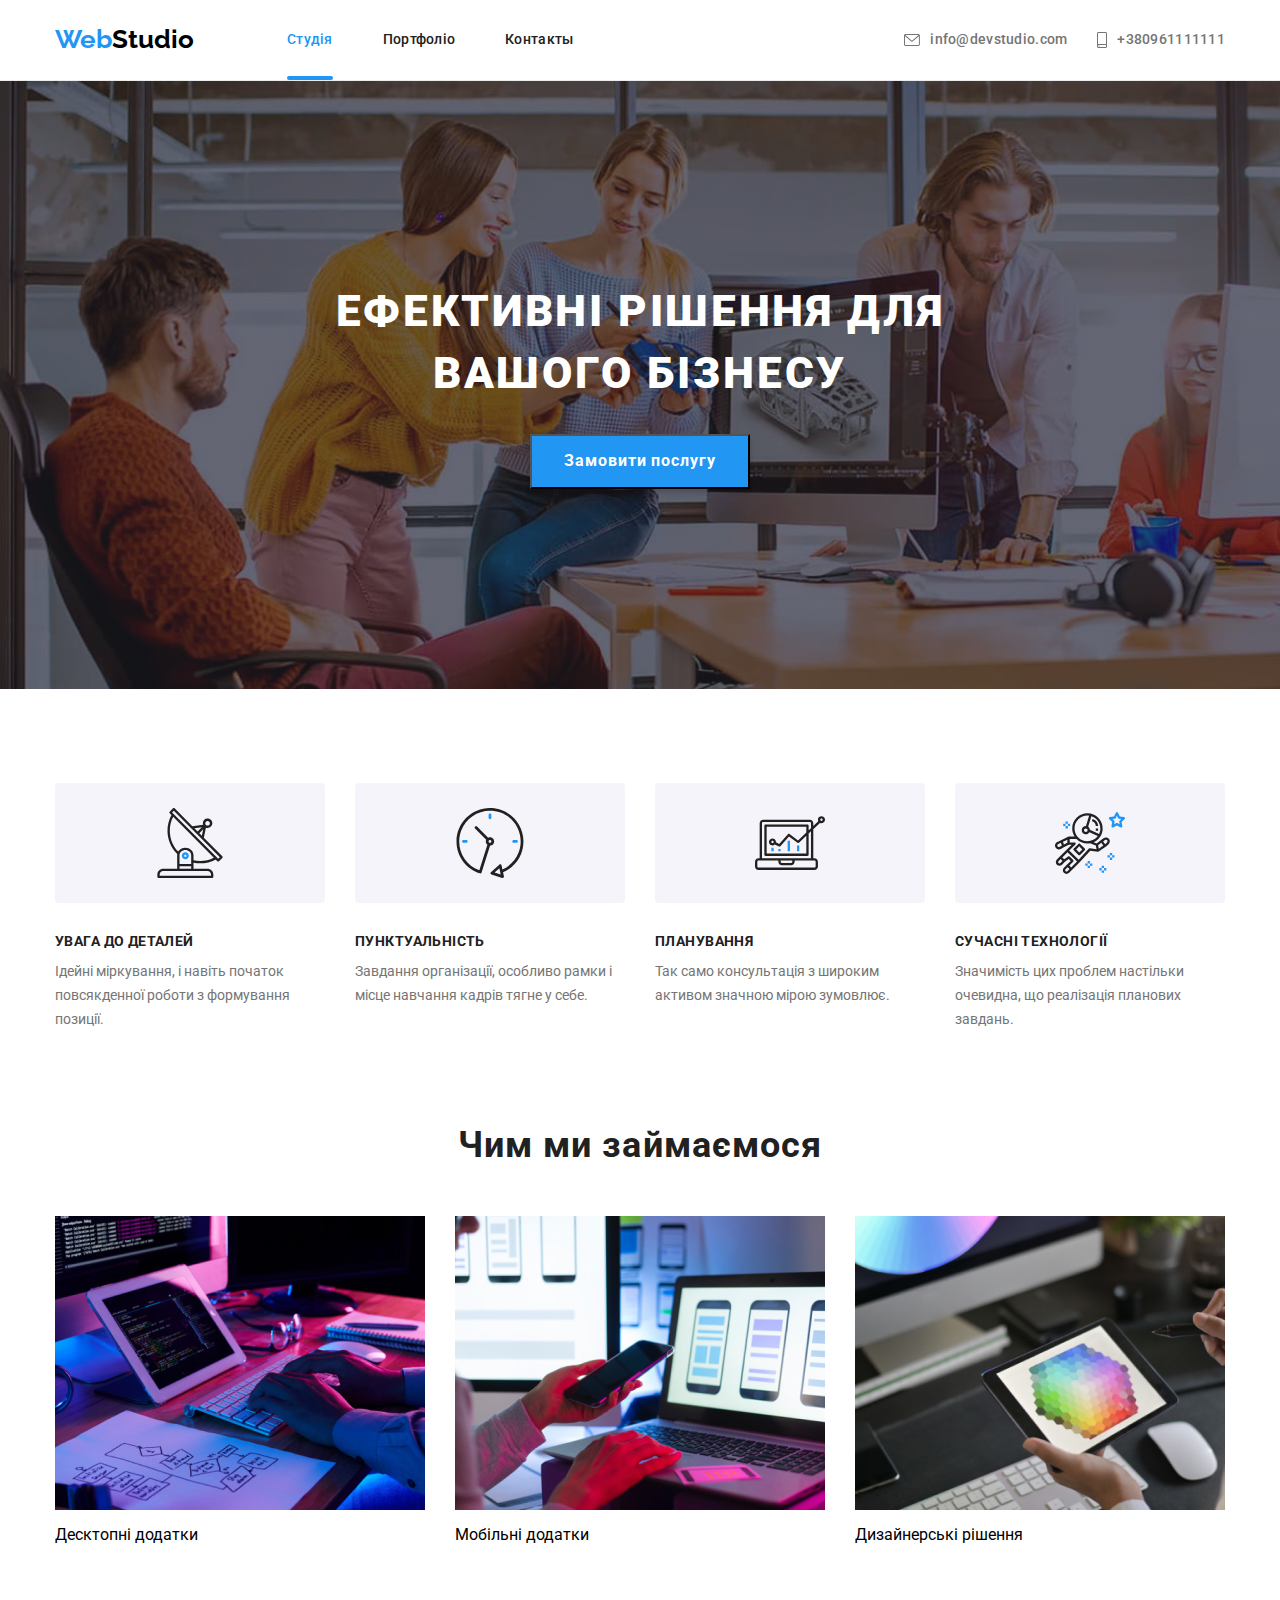
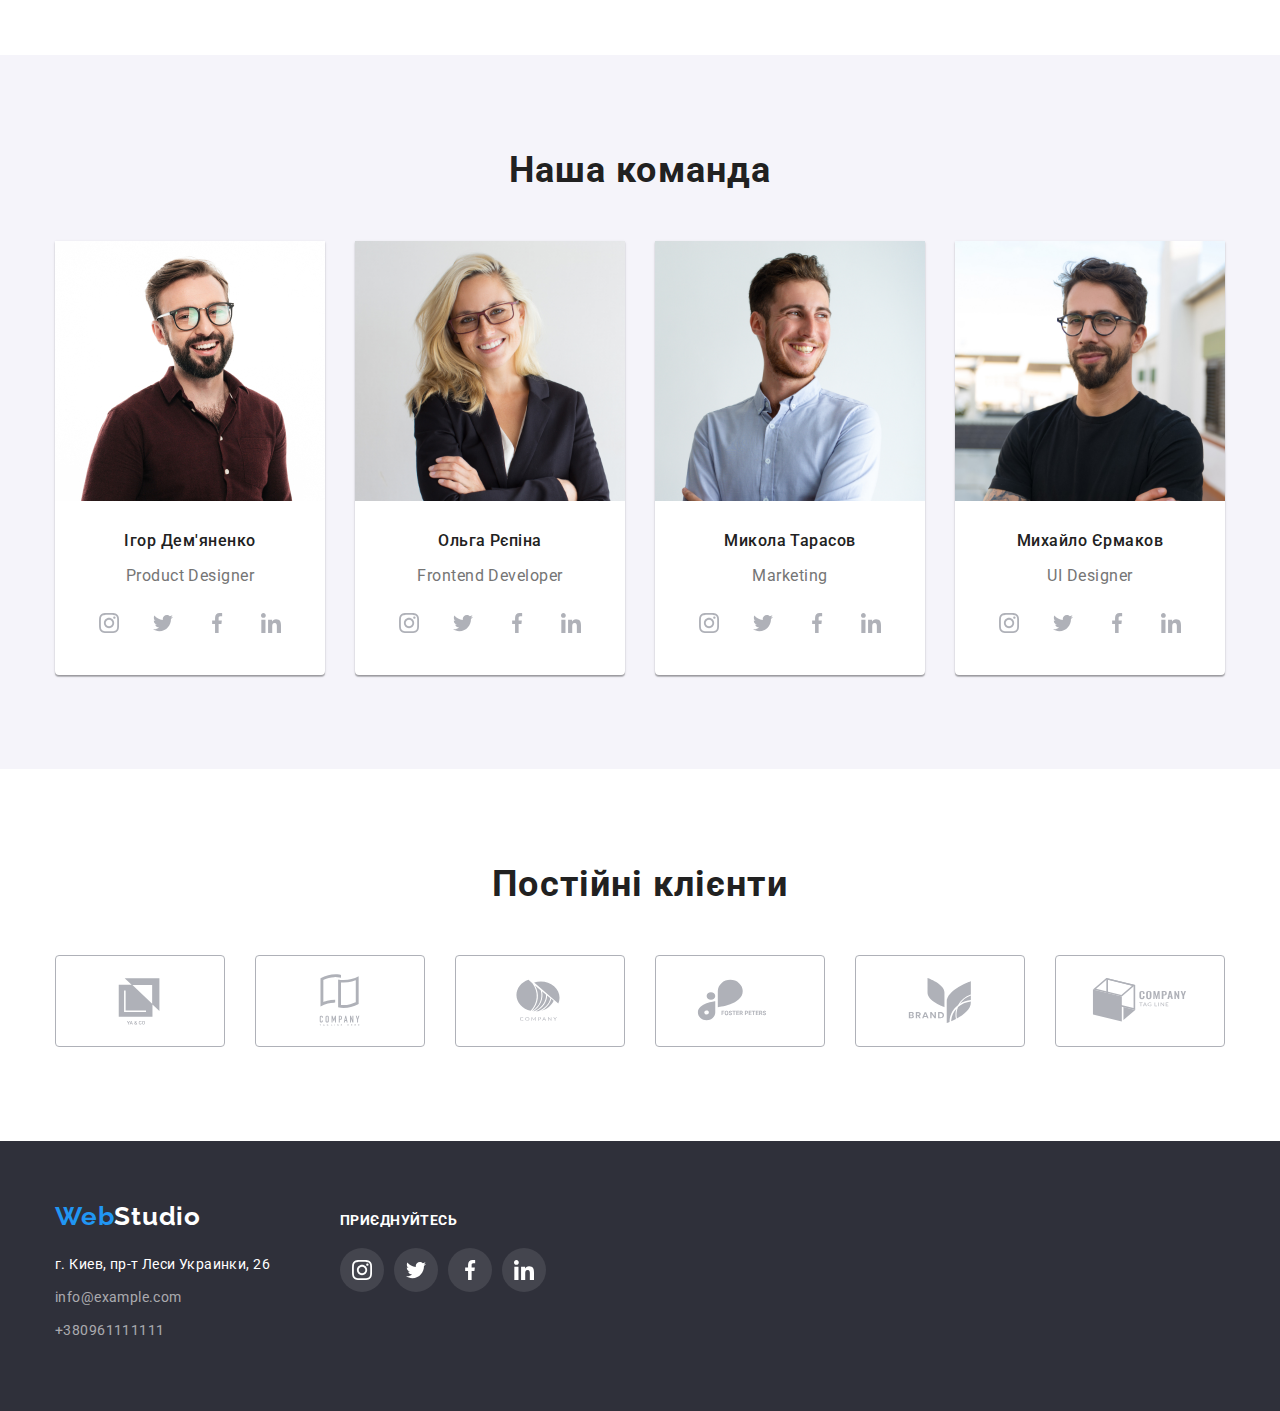
==== index.html @ cf5b6cdb "ready" ====
<!DOCTYPE html>
<html lang="ru">

<head>
    <meta charset="UTF-8" />
    <meta http-equiv="X-UA-Compatible" content="IE=edge" />
    <meta name="viewport" content="width=device-width, initial-scale=1.0" />
    <title>Document</title>
    <link rel="preconnect" href="https://fonts.googleapis.com" />
    <link rel="preconnect" href="https://fonts.gstatic.com" crossorigin />
    <link
        href="https://fonts.googleapis.com/css2?family=Raleway:wght@700&family=Roboto:wght@400;500;700;900&display=swap"
        rel="stylesheet" />
    <link rel="stylesheet"
        href="https://cdnjs.cloudflare.com/ajax/libs/modern-normalize/1.1.0/modern-normalize.min.css">
    <link rel="stylesheet" href="css/styles.css" />
</head>

<body>
    <!--header-->
    <header class="header">
        <div class="container header-container">
            <nav class="header-nav">
                <a href="./index.html" lang="en"><span class="logo-web">Web</span><span
                        class="logo-studio">Studio</span></a>
                <ul class="header-list list">
                    <li class="header-item">
                        <a href="./index.html" class="current link">Студія</a>
                    </li>
                    <li class="header-item">
                        <a href="./portfolio.html" class="link">Портфоліо</a>
                    </li>
                    <li class="header-item">
                        <a href="" class="link">Контакты</a>
                    </li>
                </ul>
            </nav>
            <ul class="contacts-list list">
                <li class="header-item">
                    <a href="mailto:info@devstudio.com" class="contakt-link link">
                        <svg class="contact-item-icon" width="16px" height="12px">
                            <use href="./images/icons.svg#icon-envelope"></use>
                        </svg>
                        info@devstudio.com</a>
                </li>
                <li class="header-item">
                    <a href="tel:+380961111111" class="contakt-link link">
                        <svg class="contact-item-icon" width="10px" height="16px">
                            <use href="./images/icons.svg#icon-smartphone"></use>
                        </svg>+380961111111</a>
                </li>
            </ul>
        </div>
    </header>

    <!--hero-->
    <main>
        <div class="backdrop is-hidden" data-modal>
            <div class="modal">
                <button type="button" class="modal-close-buton" data-modal-close>
                    <a href="" class="bt-modal-link link">
                        <svg class="svg-close-modal" width="18" height="18">
                            <use href="./images/icons.svg#icon-close-black">
                            </use>
                        </svg>
                    </a>
                </button>
            </div>
        </div>
        <section class="hero">
            <div class="conteiner">
                <h1 class="hero-title">Ефективні рішення для <br /> вашого бізнесу</h1>
                <button type="button" class="hero-btn btn">Замовити послугу</button>
            </div>
        </section>

        <!--benefits-->

        <section class="section-benefits section">
            <div class="container">
                <ul class="benefits-list list">
                    <li class="benefits-item">
                        <div class="benefits-frame">
                            <svg class="benefits-icon" width="70" height="70">
                                <use href="./images/icons.svg#icon-antenna">
                                </use>
                            </svg>
                        </div>
                        <h3 class="benefits-item-titel">УВАГА ДО ДЕТАЛЕЙ</h3>
                        <p class="benefits-item-text">
                            Ідейні міркування, і навіть початок повсякденної роботи з
                            формування позиції.
                        </p>
                    </li>
                    <li class="benefits-item">
                        <div class="benefits-frame">
                            <svg class="benefits-icon" width="70" height="70">
                                <use href="./images/icons.svg#icon-clock">
                                </use>
                            </svg>
                        </div>
                        <h3 class="benefits-item-titel">ПУНКТУАЛЬНІСТЬ</h3>
                        <p class="benefits-item-text">
                            Завдання організації, особливо рамки і місце навчання кадрів тягне
                            у себе.
                        </p>
                    </li>
                    <li class="benefits-item">
                        <div class="benefits-frame">
                            <svg class="benefits-icon" width="70" height="70">
                                <use href="./images/icons.svg#icon-diagram">
                                </use>
                            </svg>
                        </div>
                        <h3 class="benefits-item-titel">ПЛАНУВАННЯ</h3>
                        <p class="benefits-item-text">
                            Так само консультація з широким активом значною мірою зумовлює.
                        </p>
                    </li>
                    <li class="benefits-item">
                        <div class="benefits-frame">
                            <svg class="benefits-icon" width="70" height="70">
                                <use href="./images/icons.svg#icon-astronaut">
                                </use>
                            </svg>
                        </div>
                        <h3 class="benefits-item-titel">СУЧАСНІ ТЕХНОЛОГІЇ</h3>
                        <p class="benefits-item-text">
                            Значимість цих проблем настільки очевидна, що реалізація планових
                            завдань.
                        </p>
                    </li>
                </ul>
            </div>
        </section>

        <!--what we are doing-->

        <section class="what-we-do-section section">
            <div class="container">
                <h2 class="section-title">Чим ми займаємося</h2>
                <ul class="what-we-do-list list">
                    <li class="what-we-do-item">
                        <img src="./images/photo-1.jpg" alt="фото1" width="370" />
                        <p class="what-we-do-text">Десктопні додатки</p>
                    </li>
                    <li class="what-we-do-item">
                        <img src="./images/photo-2.jpg" alt="фото2" width="370" />
                        <p class="what-we-do-text">Мобільні додатки</p>
                    </li>
                    <li class="what-we-do-item">
                        <img src="./images/photo-3.jpg" alt="фото3" width="370" />
                        <p class="what-we-do-text">Дизайнерські рішення</p>
                    </li>
                </ul>
            </div>
        </section>

        <!--team-->
        <section class="team section">
            <div class="container">
                <h2 class="team-title">Наша команда</h2>
                <ul class="team-social list">
                    <li class="team-list">
                        <img src="./images/employee1.jpg" alt="сотрудник1" width="270" />
                        <div class="team-border">
                            <h3 class="team-name">Ігор Дем'яненко</h3>
                            <p lang="en" class="team-item">Product Designer</p>
                            <ul class="team-soc list">
                                <li class="team-soc-iteam">
                                    <a href="" class="team-soc-link link">
                                        <svg class="team-soc-icon" width="20" height="20">
                                            <use href="./images/icons.svg#icon-instagram">
                                            </use>
                                        </svg>
                                    </a>
                                </li>
                                <li class="team-soc-iteam">
                                    <a href="" class="team-soc-link link">
                                        <svg class="team-soc-icon" width="20" height="20">
                                            <use href="./images/icons.svg#icon-twitter">
                                            </use>
                                        </svg>
                                    </a>
                                </li>
                                <li class="team-soc-iteam">
                                    <a href="" class="team-soc-link link">
                                        <svg class="team-soc-icon" width="20" height="20">
                                            <use href="./images/icons.svg#icon-facebook">
                                            </use>
                                        </svg>
                                    </a>
                                </li>
                                <li class="team-soc-iteam">
                                    <a href="" class="team-soc-link link">
                                        <svg class="team-soc-icon" width="20" height="20">
                                            <use href="./images/icons.svg#icon-linkedin">
                                            </use>
                                        </svg>
                                    </a>
                                </li>
                            </ul>
                        </div>
                    </li>

                    <li class="team-list">
                        <img src="./images/employee2.jpg" alt="сотрудник2" width="270" />
                        <div class="team-border">
                            <h3 class="team-name">Ольга Рєпіна</h3>
                            <p lang="en" class="team-item">Frontend Developer</p>
                            <ul class="team-soc list">
                                <li class="team-soc-iteam">
                                    <a href="" class="team-soc-link link">
                                        <svg class="team-soc-icon" width="20" height="20">
                                            <use href="./images/icons.svg#icon-instagram">
                                            </use>
                                        </svg>
                                    </a>
                                </li>
                                <li class="team-soc-iteam">
                                    <a href="" class="team-soc-link link">
                                        <svg class="team-soc-icon" width="20" height="20">
                                            <use href="./images/icons.svg#icon-twitter">
                                            </use>
                                        </svg>
                                    </a>
                                </li>
                                <li class="team-soc-iteam">
                                    <a href="" class="team-soc-link link">
                                        <svg class="team-soc-icon" width="20" height="20">
                                            <use href="./images/icons.svg#icon-facebook">
                                            </use>
                                        </svg>
                                    </a>
                                </li>
                                <li class="team-soc-iteam">
                                    <a href="" class="team-soc-link link">
                                        <svg class="team-soc-icon" width="20" height="20">
                                            <use href="./images/icons.svg#icon-linkedin">
                                            </use>
                                        </svg>
                                    </a>
                                </li>
                            </ul>
                        </div>
                    </li>
                    <li class="team-list">
                        <img src="./images/employee3.jpg" alt="сотрудник3" width="270" />
                        <div class="team-border">
                            <h3 class="team-name">Микола Тарасов</h3>
                            <p lang="en" class="team-item">Marketing</p>
                            <ul class="team-soc list">
                                <li class="team-soc-iteam">
                                    <a href="" class="team-soc-link link">
                                        <svg class="team-soc-icon" width="20" height="20">
                                            <use href="./images/icons.svg#icon-instagram">
                                            </use>
                                        </svg>
                                    </a>
                                </li>
                                <li class="team-soc-iteam">
                                    <a href="" class="team-soc-link link">
                                        <svg class="team-soc-icon" width="20" height="20">
                                            <use href="./images/icons.svg#icon-twitter">
                                            </use>
                                        </svg>
                                    </a>
                                </li>
                                <li class="team-soc-iteam">
                                    <a href="" class="team-soc-link link">
                                        <svg class="team-soc-icon" width="20" height="20">
                                            <use href="./images/icons.svg#icon-facebook">
                                            </use>
                                        </svg>
                                    </a>
                                </li>
                                <li class="team-soc-iteam">
                                    <a href="" class="team-soc-link link">
                                        <svg class="team-soc-icon" width="20" height="20">
                                            <use href="./images/icons.svg#icon-linkedin">
                                            </use>
                                        </svg>
                                    </a>
                                </li>
                            </ul>
                        </div>
                    </li>
                    <li class="team-list">
                        <img src="./images/employee4.jpg" alt="сотрудник4" width="270" />
                        <div class="team-border">
                            <h3 class="team-name">Михайло Єрмаков</h3>
                            <p lang="en" class="team-item">UI Designer</p>
                            <ul class="team-soc list">
                                <li class="team-soc-iteam">
                                    <a href="" class="team-soc-link link">
                                        <svg class="team-soc-icon" width="20" height="20">
                                            <use href="./images/icons.svg#icon-instagram">
                                            </use>
                                        </svg>
                                    </a>
                                </li>
                                <li class="team-soc-iteam">
                                    <a href="" class="team-soc-link link">
                                        <svg class="team-soc-icon" width="20" height="20">
                                            <use href="./images/icons.svg#icon-twitter">
                                            </use>
                                        </svg>
                                    </a>
                                </li>
                                <li class="team-soc-iteam">
                                    <a href="" class="team-soc-link link">
                                        <svg class="team-soc-icon" width="20" height="20">
                                            <use href="./images/icons.svg#icon-facebook">
                                            </use>
                                        </svg>
                                    </a>
                                </li>
                                <li class="team-soc-iteam">
                                    <a href="" class="team-soc-link link">
                                        <svg class="team-soc-icon" width="20" height="20">
                                            <use href="./images/icons.svg#icon-linkedin">
                                            </use>
                                        </svg>
                                    </a>
                                </li>
                            </ul>
                        </div>
                    </li>
                </ul>
            </div>
        </section>

        <!--clients-->
        <section class="clients section">
            <div class="container">
                <h2 class="clients-title">Постійні клієнти</h2>
                <ul class="clients-list list">
                    <li class="clients-item">
                        <a href="" class="clients-link">
                            <svg class="client-icon" width="106" height="60">
                                <use href="./images/icons.svg#icon-Logo1">
                                </use>
                            </svg>
                        </a>
                    </li>
                    <li class="clients-item">
                        <a href="" class="clients-link">
                            <svg class="client-icon" width="106" height="60">
                                <use href="./images/icons.svg#icon-Logo2">
                                </use>
                            </svg>
                        </a>
                    </li>
                    <li class="clients-item">
                        <a href="" class="clients-link">
                            <svg class="client-icon" width="106" height="60">
                                <use href="./images/icons.svg#icon-Logo3">
                                </use>
                            </svg>
                        </a>
                    </li>
                    <li class="clients-item">
                        <a href="" class="clients-link">
                            <svg class="client-icon" width="106" height="60">
                                <use href="./images/icons.svg#icon-Logo4">
                                </use>
                            </svg>
                        </a>
                    </li>
                    <li class="clients-item">
                        <a href="" class="clients-link">
                            <svg class="client-icon" width="106" height="60">
                                <use href="./images/icons.svg#icon-Logo5">
                                </use>
                            </svg>
                        </a>
                    </li>
                    <li class="clients-item">
                        <a href="" class="clients-link">
                            <svg class="client-icon" width="106" height="60">
                                <use href="./images/icons.svg#icon-Logo6">
                                </use>
                            </svg>
                        </a>
                    </li>
                </ul>
            </div>
        </section>
    </main>

    <!--footer-->
    <footer class="footer">
        <div class="footer-container container">
            <div class="footer-contacts">
                <a href="./index.html" class="logo link" lang="en">Web<span class="footer-logo">Studio</span></a>
                <address class="footer-addres">
                    <ul class="footer-list list">
                        <li class="footer-item">
                            <a href="https://bit.ly/3pXMvUd" target="_blank" rel="noopener noreferrer"
                                class="footer-addres">г.
                                Киев, пр-т Леси Украинки, 26
                            </a>
                        </li>
                        <li class="footer-item">
                            <a href="mailto:info@devstudio.com" class="footer-email">info@example.com</a>
                        </li>
                        <li class="footer-item">
                            <a href="tel:+380961111111" class="footer-tel">+380961111111</a>
                        </li>
                        </ul>
                        </address>
                        </div>
                        <div class="footer-soc">
                            <p class="pre-footer-soc">приєднуйтесь</p>
                            <ul class="footer-soc-list list">
                                <li class="footer-soc-item">
                                    <a href="" class="footer-soc-link link">
                                        <svg class="footer-soc-icon" width="20" height="20">
                                            <use href="./images/icons.svg#icon-instagram">
                                            </use>
                                        </svg>
                                    </a>
                                </li>
                                <li class="footer-soc-iteam">
                                    <a href="" class="footer-soc-link link">
                                        <svg class="footer-soc-icon" width="20" height="20">
                                            <use href="./images/icons.svg#icon-twitter">
                                            </use>
                                        </svg>
                                    </a>
                                </li>
                                <li class="footer-soc-iteam">
                                    <a href="" class="footer-soc-link link">
                                        <svg class="footer-soc-icon" width="20" height="20">
                                            <use href="./images/icons.svg#icon-facebook">
                                            </use>
                                        </svg>
                                    </a>
                                </li>
                                <li class="footer-soc-iteam">
                                    <a href="" class="footer-soc-link link">
                                        <svg class="footer-soc-icon" width="20" height="20">
                                            <use href="./images/icons.svg#icon-linkedin">
                                            </use>
                                        </svg>
                                    </a>
                                </li>
                            </ul>
                        </div>
                        </div>
                        </footer>
                        <script src="./js/modal.js"></script>
                        </body>
                        
                        </html>
---- css/styles.css ----
:root {
  --primary-text-color: #212121;
  --title-text-color: #757575;
  --accent-text-color: #2196f3;
  --primary-white-color: #ffffff;
  --seconr-color: #f6eaea;
  --second-color: #101010;
  --bth-color: #2196f3;
  --main-color: #e5e5e5;
}

.container {
  margin-left: auto;
  margin-right: auto;
  padding-left: 15px;
  padding-right: 15px;
  width: 1200px;
}

body {
  font-family: "Roboto", sans-serif;
  background: var(--primary-white-color);
}

a {
  text-decoration: none;
}

img {
  display: block;
  max-width: 100%;
  height: auto;
}

.list {
  list-style-type: none;
  padding-left: 0px;
  margin-top: 0;
  margin-bottom: 0;
}

.header-nav .link.current,
.header-nav .link:active,
.header-nav .link:hover,
.header-nav .link:focus {
  color: var(--accent-text-color);
}

.contakt-link .contact-item-icon.current,
.contakt-link .contact-item-icon:active,
.contakt-link .contact-item-icon:hover,
.contakt-link .contact-item-icon:focus {
  color: var(--accent-text-color);
}


.section {
  padding-top: 94px;
  padding-bottom: 94px;
}

/* header*/

.header {
  border-bottom: 1px solid #ECECEC
}

.header-container {
  display: flex;
  align-items: center;
}


.header-nav {
  display: flex;
  align-items: center;
}

.logo-web {
  font-family: "Raleway";
  font-style: normal;
  font-weight: 700;
  font-size: 26px;
  line-height: 1.2;
  color: var(--accent-text-color);
}

.logo-studio {
  font-family: "Raleway";
  font-style: normal;
  font-weight: 700;
  font-size: 26px;
  line-height: 1.2;
  color: #000000;
}

.header-list {
  display: flex;
  margin-left: 93px;


}

.header-list .header-item:not(:first-child) {
  margin-right: 0px;
  margin-left: 50px;
}

.header-list .link {
  display: block;
  padding-top: 32px;
  padding-bottom: 32px;
  font-weight: 500;
  font-size: 14px;
  line-height: 1.1;
  letter-spacing: 0.02em;
  color: var(--primary-text-color);
  text-decoration: none;
}

.contacts-list {
  display: flex;
  column-gap: 30px;
  margin-left: auto;
}

.contacts-list .link {
  font-weight: 500;
  display: flex;
  align-items: center;
  padding-top: 32px;
  padding-bottom: 32px;
  font-size: 14px;
  line-height: 1.14;
  letter-spacing: 0.02em;
  color: var(--title-text-color);
}

.contact-item-icon {
  fill: currentColor;
  margin-right: 10px;
  background-position: center;
  background-size: contain;
}

.contakt-link:hover,
.contakt-link:focus {
  color: #2196F3;
}

.current{
  color: var(--accent-text-color);
  position: relative;
}

.current::after{
  position: absolute;
  left: 0;
  bottom: 0;
  content: "";
  display: block;
  width: 100%;
  height: 4px;
  border-radius: 2px;
  background: var(--accent-text-color)

}

/*------- hero------------------*/

.hero {
  background-color: var(--second-color);
  max-width: 1600px;
  padding-top: 200px;
  padding-bottom: 200px;
  margin-left: auto;
  margin-right: auto;
  background-image: linear-gradient(rgba(47, 48, 58, 0.4), rgba(47, 48, 58, 0.4)), url(../images/Imgbg-fon.jpg);
  background-repeat: no-repeat;
  text-align: center;
  background-size: cover;
}

.hero-title {
  font-weight: 900;
  font-size: 44px;
  line-height: 1.4;
  letter-spacing: 0.06em;
  text-transform: uppercase;
  text-align: center;
  margin-top: 0;
  margin-bottom: 30px;
  color: var(--primary-white-color);
}

.hero .container {
  padding-top: 200px;
  padding-bottom: 200px;
}

/*---------button-----------*/

.hero-btn {
  font-family: inherit;
  font-weight: 700;
  font-size: 16px;
  line-height: 1.9;
  letter-spacing: 0.06em;
  text-align: center;
  padding: 10px 32px;
  margin-left: auto;
  margin-right: auto;
  min-width: 216px;
  color: var(--primary-white-color);
  background-color: var(--bth-color);
  box-shadow: 0px 4px 4px rgba(0, 0, 0, 0.15);
}

.hero-btn:hover,
.hero-btn:focus {
  background-color: var(--accent-text-color);
}

/*-----button-portfolio-----*/
.btn-list {
  justify-content: center;
  display: flex;
  height: 38px;
  margin-top: 0;
  margin-bottom: 50px;
  padding-left: 0;
}

.button-portfolio {
  font-family: inherit;
  font-weight: 500;
  font-size: 16px;
  line-height: calc(26/16);
  letter-spacing: 0.03em;
  padding: 6px 22px;
  margin-left: 0;
  border-radius: 4px;
  cursor: pointer;
  border: none;
  color: var(--primary-text-color);
  background-color: #F5F4FA;
}

.btn-item:not(:last-child) {
  margin-right: 8px;
}

.button-portfolio:active,
.button-portfolio:hover,
.button-portfolio:focus {
  color: var(--primary-white-color);
  background-color: var(--bth-color);
  box-shadow: 0px 3px 1px rgba(0, 0, 0, 0.1), 0px 1px 2px rgba(0, 0, 0, 0.08), 0px 2px 2px rgba(0, 0, 0, 0.12);

}

.gallery-item:hover,
.gallery-item:focus {
  box-shadow: 0px 1px 1px rgba(0, 0, 0, 0.12),
    0px 4px 4px rgba(0, 0, 0, 0.06),
    1px 4px 6px rgba(0, 0, 0, 0.16);
}

.gallery-title {
  font-weight: 700;
  font-size: 18px;
  line-height: 2;
  letter-spacing: 0.06em;
  color: var(--primary-text-color);
  margin-top: 0px;
  margin-bottom: 4px;

}

.gallery-text {
  font-weight: 400;
  font-size: 16px;
  line-height: 1.87;
  letter-spacing: 0.03em;
  color: var(--title-text-color);
  margin-top: 0px;
  margin-bottom: 0px;
}

.gallery-item {
  flex-basis: calc((100%-60px))/3;
  background: var(--primary-white-color);
  gap: 30px;
}

.gallery-list {
  display: flex;
  flex-wrap: wrap;
  gap: 30px;
}

.gallery-item-text {
  padding: 20px 24px;
  border-right: 1px solid #eeeeee;
  border-bottom: 1px solid #eeeeee;
  border-left: 1px solid #eeeeee;
}

/*-----benefits-- */

.benefits {
  background-color: #F5F5F5;
}

.benefits-list {
  display: flex;
}


.benefits-item:not(:last-child) {
  margin-right: 30px;
}

.benefits-frame {
  display: flex;
  justify-content: center;
  align-items: center;
  width: 270px;
  height: 120px;
  margin-bottom: 30px;
  background: #F5F4FA;
  border-radius: 4px;
}

.benefits-icon {
  display: flex;
}

.benefits-item-titel {
  font-weight: 700;
  font-size: 14px;
  line-height: calc(16/14);
  letter-spacing: 0.03em;
  text-transform: uppercase;
  margin-top: 0;
  margin-bottom: 10px;
  color: var(--primary-text-color);
}

.benefits-item-text {
  font-family: 'Roboto';
  font-weight: 400;
  font-size: 14px;
  line-height: calc(24/14);
  margin-top: 0;
  margin-bottom: 0;
  color: var(--title-text-color);
}


/*---What we do--*/

.what-we-do-section {
  padding-top: 0;
}

.section-title {
  font-style: normal;
  font-weight: 700;
  font-size: 36px;
  line-height: 1.16;
  letter-spacing: 0.03em;
  text-align: center;
  margin-top: 0;
  margin-bottom: 50px;
  color: var(--primary-text-color);
}

.what-we-do-list {
  display: flex;
  align-items: center;

}

.what-we-do-item:not(:last-child) {
  margin-right: 30px;
}

/*---------Team----------*/

.team {
  background: #f5f4fa;
}

.team-title {
  font-weight: 700;
  font-size: 36px;
  line-height: calc(42/36);
  letter-spacing: 0.03em;
  text-align: center;
  margin-top: 0;
  margin-bottom: 50px;
  color: var(--primary-text-color);
}

.team-list {
  background: #FFFFFF;
  box-shadow: 0px 1px 3px rgba(0, 0, 0, 0.12), 0px 1px 1px rgba(0, 0, 0, 0.14), 0px 2px 1px rgba(0, 0, 0, 0.2);
  border-radius: 0px 0px 4px 4px;
}

.team-name {
  font-weight: 500;
  font-size: 16px;
  line-height: calc(19/16);
  text-align: center;
  letter-spacing: 0.03em;
  color: var(--primary-text-color);
  margin-top: 0;
}

.team-border {
  padding-top: 30px;
  padding-bottom: 30px;
}

.team-item {
  font-weight: 400;
  font-size: 16px;
  line-height: calc(19/16);
  text-align: center;
  letter-spacing: 0.03em;
  margin-top: 0;
  margin-bottom: 16px;
  color: var(--title-text-color);
}

.team-social {
  display: flex;
  column-gap: 30px;
  justify-content: center;
  margin: 0;

}

.team-soc {
  display: flex;
  justify-content: center;
  gap: 10px;
}


.team-soc-link {
  width: 44px;
  height: 44px;
  border-radius: 50%;
  background-color: var(--primary-white-color);
  display: flex;
  align-items: center;
  justify-content: center;
}

.team-soc-icon {
  fill: #AFB1B8;
}

.team-soc-link:hover,
.team-soc-link:focus {
  background-color: var(--bth-color);

}

.team-soc-link:hover .team-soc-icon,
.team-soc-link:focus .team-soc-icon {
  fill: var(--primary-white-color);
}

/*---------clients----------*/
.clients-title {
  font-weight: 700;
  font-size: 36px;
  line-height: calc(42/36);
  letter-spacing: 0.03em;
  text-align: center;
  margin-top: 0;
  margin-bottom: 50px;
  color: var(--primary-text-color);
}


.clients-link {
  width: 170px;
  height: 92px;
  color: #AFB1B8;
  border: 1px solid #AFB1B8;
  border-radius: 4px;
  display: flex;
  justify-content: center;
  align-items: center;
  box-sizing: border-box;

}

.clients-list {
  display: flex;
  align-items: center;
}

.clients-item:not(:last-child) {
  margin-right: 30px;
}

.client-icon {
  fill: #AFB1B8;
}

.clients-link:hover,
.clients-link:focus {
  border: 1px solid #2196F3;

}

.clients-link:hover .client-icon,
.clients-link:focus .client-icon {
  fill: var(--bth-color)
}

/*---------FOOTER----------*/

.footer {
  background: #2F303A;
  padding: 60px 0;
}

.footer-container {
  display: flex;
  align-items: baseline;
}

.footer-item {
  margin-bottom: 9px;
}

.footer .logo {
  display: inline-block;
  margin-bottom: 20px;
}

.logo {
  font-family: 'Raleway';
  font-style: normal;
  font-weight: 700;
  font-size: 26px;
  line-height: calc(31/26);
  letter-spacing: 0.03em;
  color: var(--accent-text-color)
}

.footer-logo {
  color: var(--primary-white-color);
}

.footer-addres {
  font-family: 'Roboto';
  font-style: normal;
  font-weight: 400;
  font-size: 14px;
  line-height: calc(24/14);
  letter-spacing: 0.03em;
  padding: 0;
  color: var(--primary-white-color);
}

.footer-email,
.footer-tel {
  font-family: 'Roboto';
  font-style: normal;
  display: block;
  font-size: 14px;
  line-height: calc(24/14);
  letter-spacing: 0.03em;
  color: rgba(255, 255, 255, 0.6);
}

.footer-soc {
  flex-direction: column;
  align-items: baseline;
  margin-left: 70px;
}

.pre-footer-soc {
  display: flex;
  align-items: center;
  margin-top: 0;
  margin-bottom: 20px;
  font-weight: 700;
  font-size: 14px;
  line-height: calc(16/14);
  letter-spacing: 0.03em;
  text-transform: uppercase;
  color: var(--primary-white-color);
}

.footer-soc-list {
  display: flex;
  gap: 10px;
}

.footer-soc-link {
  width: 44px;
  height: 44px;
  border-radius: 50%;
  background-color: rgba(255, 255, 255, 0.1);
  display: flex;
  align-items: center;
  justify-content: center;
}

.footer-soc-icon {
  fill: var(--primary-white-color);
}

.footer-soc-link:hover,
.footer-soc-link:focus {
  background-color: var(--bth-color);
}

.footer-soc-link:hover .footer-soc-icon,
.footer-soc-link:focus .footer-soc-icon {
  fill: var(--primary-white-color);
}
.backdrop {
  position: absolute;
  top: 0;
  height: 100%;
  width: 100%;
  background: rgba(0, 0, 0, 0.2);
  transition: opacity 250ms cubic-bezier(0.4, 0, 0.2, 1), visibility cubic-bezier(0.4, 0, 0.2, 1);
}

.backdrop.is-hidden .modal {
  transform: translate(-50%, 0) scale(0);
}
.modal {
  background-color: #FFFFFF;
  position: absolute;
  border-radius: 4px;
  width: 528px;
  height: 581px;
  box-shadow: 0px 1px 3px rgba(0, 0, 0, 0.12), 0px 1px 1px rgba(0, 0, 0, 0.14), 0px 2px 1px rgba(0, 0, 0, 0.2);
  top: 50%;
  left: 50%;
  transform: translate(-50%, -50%) scale(1);
  transition: transform 250ms cubic-bezier(0.4, 0, 0.2, 1);
}

.modal-close-buton {
  position: absolute;
  top: 8px;
  right: 8px;
  width: 30px;
  height: 30px;
  border-radius: 50%;
  background: transparent;
  border: 1px solid rgba(0, 0, 0, 0.1);
  display: flex;
  align-items: center;
  justify-content: center;
}

.is-hidden{
  opacity: 0;
  visibility: hidden;
  pointer-events: none;
}
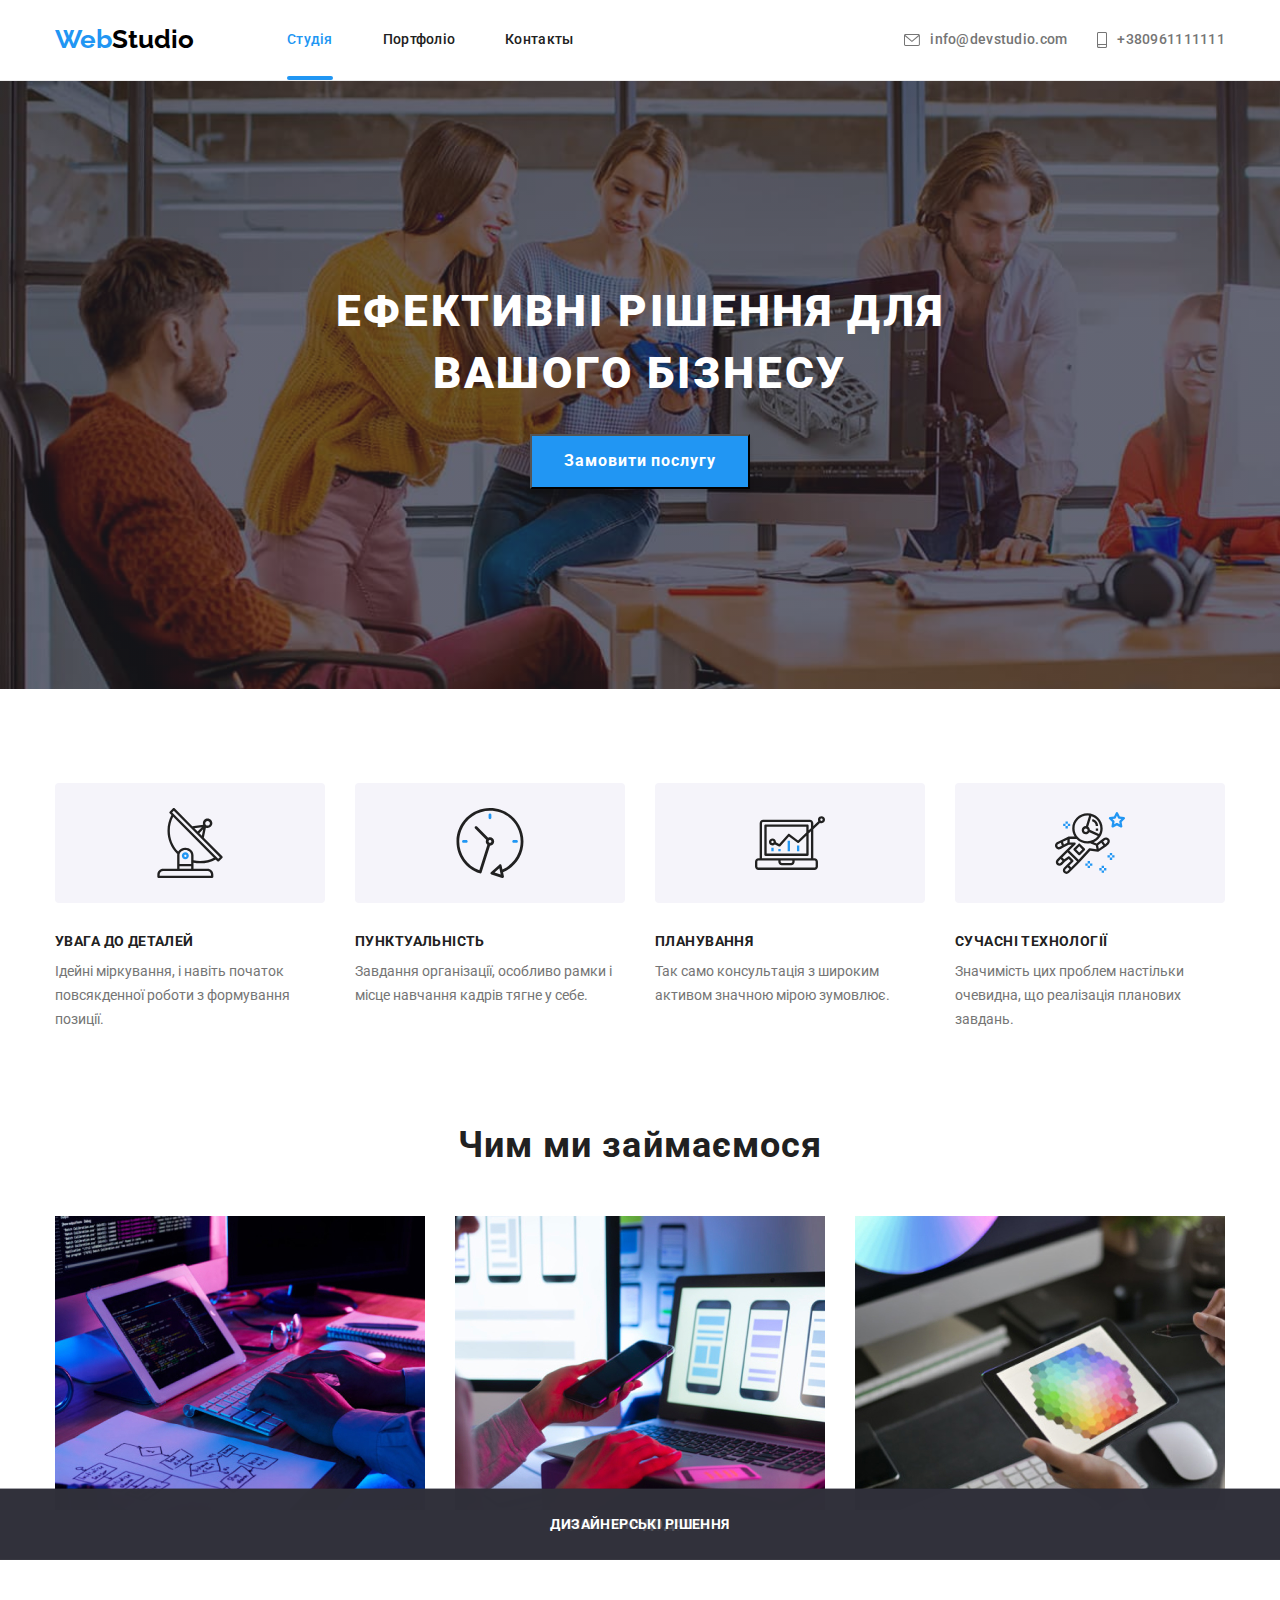
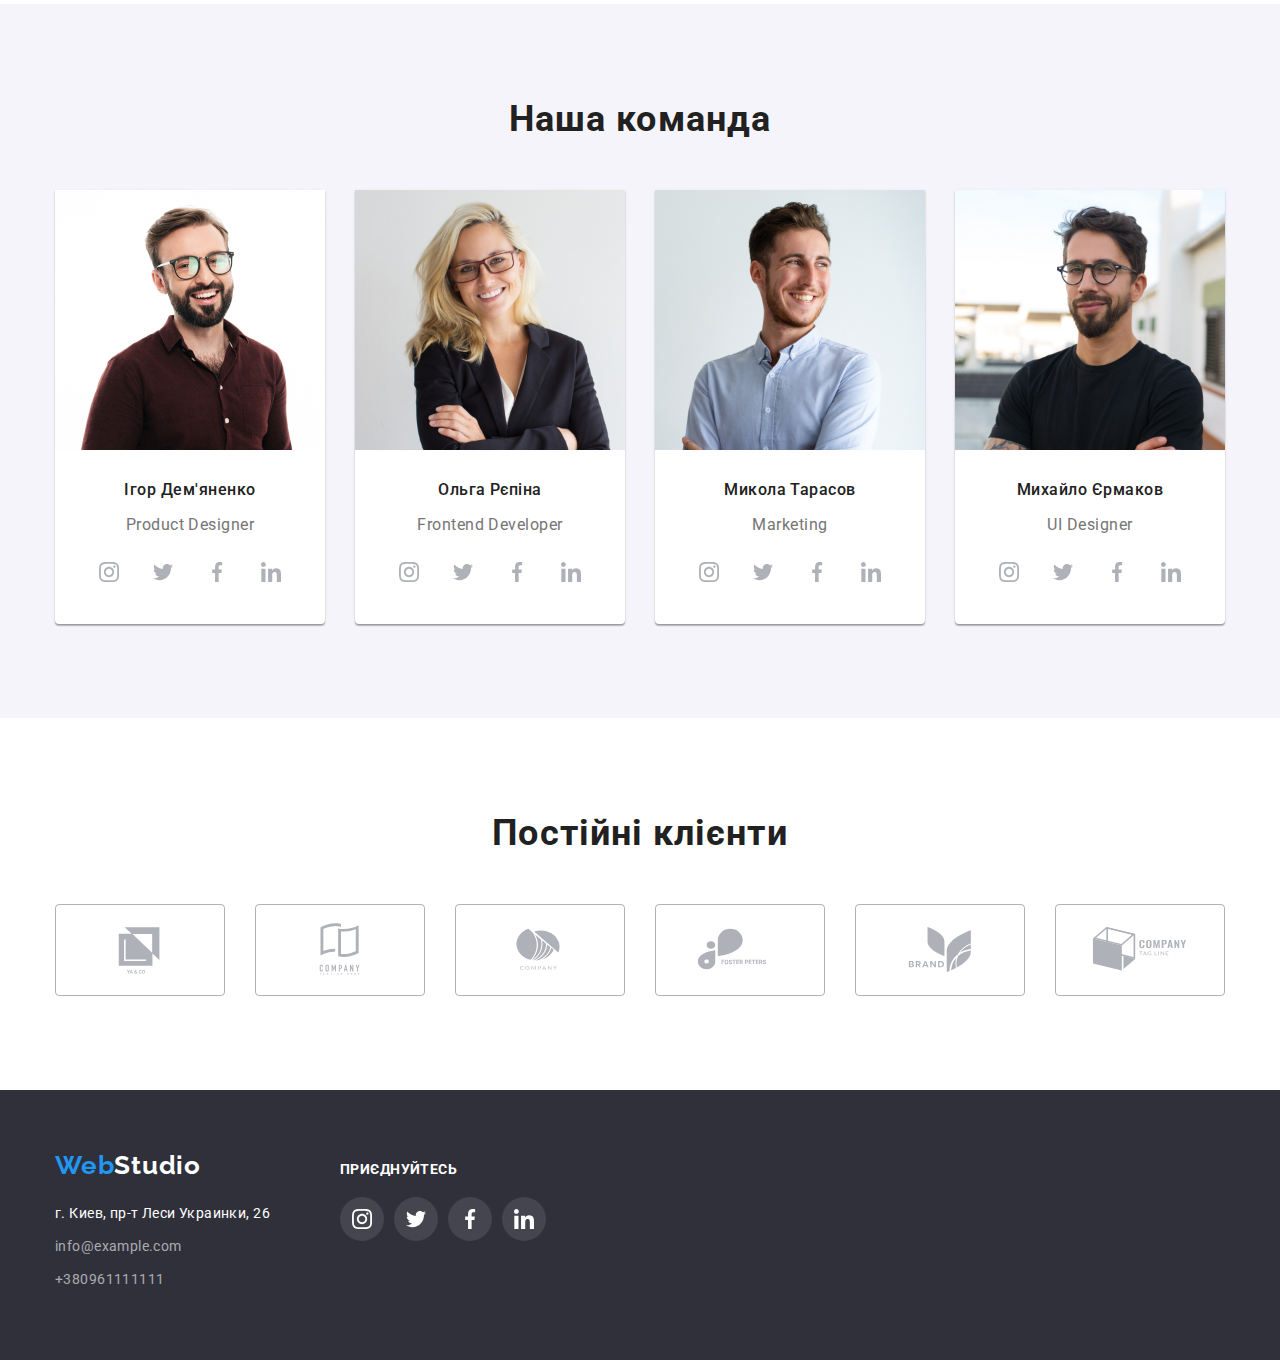
==== commit 3754e99b: "ready" ====
--- a/index.html
+++ b/index.html
@@ -13,6 +13,7 @@
         rel="stylesheet" />
     <link rel="stylesheet"
         href="https://cdnjs.cloudflare.com/ajax/libs/modern-normalize/1.1.0/modern-normalize.min.css">
+        <link rel="stylesheet" href="https://cdnjs.cloudflare.com/ajax/libs/animate.css/4.1.1/animate.min.css" />
     <link rel="stylesheet" href="css/styles.css" />
 </head>
 
@@ -55,22 +56,10 @@
 
     <!--hero-->
     <main>
-        <div class="backdrop is-hidden" data-modal>
-            <div class="modal">
-                <button type="button" class="modal-close-buton" data-modal-close>
-                    <a href="" class="bt-modal-link link">
-                        <svg class="svg-close-modal" width="18" height="18">
-                            <use href="./images/icons.svg#icon-close-black">
-                            </use>
-                        </svg>
-                    </a>
-                </button>
-            </div>
-        </div>
         <section class="hero">
             <div class="conteiner">
                 <h1 class="hero-title">Ефективні рішення для <br /> вашого бізнесу</h1>
-                <button type="button" class="hero-btn btn">Замовити послугу</button>
+                <button type="button" class="hero-btn btn" data-modal-open>Замовити послугу</button>
             </div>
         </section>
 
@@ -449,6 +438,17 @@
                         </div>
                         </div>
                         </footer>
+                        <!--modal-->
+                        <div class="backdrop is-hidden" data-modal>
+                            <div class="modal">
+                                <button type="button" class="modal-close-bth" data-modal-close>
+                                    <svg class="close-modal-icon" width="18" height="18">
+                                        <use href="./images/icons.svg#icon-close-black">
+                                        </use>
+                                    </svg>
+                                </button>
+                            </div>
+                        </div>
                         <script src="./js/modal.js"></script>
                         </body>
                         
--- a/css/styles.css
+++ b/css/styles.css
@@ -51,6 +51,19 @@
 .contakt-link .contact-item-icon:hover,
 .contakt-link .contact-item-icon:focus {
   color: var(--accent-text-color);
+}
+
+.visually-hidden {
+  position: absolute;
+  white-space: nowrap;
+  width: 1px;
+  height: 1px;
+  overflow: hidden;
+  border: 0;
+  padding: 0;
+  clip: rect(0 0 0 0);
+  clip-path: inset(50%);
+  margin: -1px;
 }
 
 
@@ -259,13 +272,6 @@
 
 }
 
-.gallery-item:hover,
-.gallery-item:focus {
-  box-shadow: 0px 1px 1px rgba(0, 0, 0, 0.12),
-    0px 4px 4px rgba(0, 0, 0, 0.06),
-    1px 4px 6px rgba(0, 0, 0, 0.16);
-}
-
 .gallery-title {
   font-weight: 700;
   font-size: 18px;
@@ -292,6 +298,12 @@
   background: var(--primary-white-color);
   gap: 30px;
 }
+.gallery-item:hover,
+.gallery-item:focus {
+  box-shadow: 0px 1px 1px rgba(0, 0, 0, 0.12),
+    0px 4px 4px rgba(0, 0, 0, 0.06),
+    1px 4px 6px rgba(0, 0, 0, 0.16);
+}
 
 .gallery-list {
   display: flex;
@@ -300,11 +312,45 @@
 }
 
 .gallery-item-text {
-  padding: 20px 24px;
-  border-right: 1px solid #eeeeee;
-  border-bottom: 1px solid #eeeeee;
-  border-left: 1px solid #eeeeee;
-}
+  padding: 20px 24px 20px 24px;
+  border: 1px solid #eeeeee;
+  border-top: none;
+}
+
+.gallery-item:hover .gallery-wrap{
+  transform: translateY(100%);
+}
+
+.gallery-wrap {
+  position: relative;
+  overflow: hidden;
+}
+
+.text-card {
+  position: absolute;
+  padding: 63px 24px;
+  font-weight: 400;
+  font-size: 18px;
+  line-height: calc(28/18);
+  letter-spacing: 0.03em;
+  top: 0;
+  left: 0;
+  color: var(--primary-white-color);
+  background-color: rgba(33, 150, 243, 0.9);
+  height: 100%;
+  transform: translateY(100%);
+  transition: transform 250ms;
+  overflow: auto;
+}
+
+
+
+
+
+
+
+
+
 
 /*-----benefits-- */
 
@@ -385,6 +431,27 @@
 .what-we-do-item:not(:last-child) {
   margin-right: 30px;
 }
+
+.what-we-do-text{
+position: absolute;
+font-weight: 700;
+font-size: 14px;
+line-height: calc(16.41/14);
+text-align: center;
+width: 100%;
+letter-spacing: 0.03em;
+text-transform: uppercase;
+left: 50%;
+transform: translate(-50%, -50%);
+color: var(--primary-white-color);
+background-color:rgba(47, 48, 58, 0.8);;
+padding-top: 27px;
+padding-bottom: 27px;
+}
+
+
+
+
 
 /*---------Team----------*/
 
@@ -630,7 +697,7 @@
   fill: var(--primary-white-color);
 }
 .backdrop {
-  position: absolute;
+  position: fixed;
   top: 0;
   height: 100%;
   width: 100%;
@@ -642,33 +709,36 @@
   transform: translate(-50%, 0) scale(0);
 }
 .modal {
-  background-color: #FFFFFF;
   position: absolute;
+  width: 528px;
+    height: 581px;
+    top: 50%;
+      left: 50%;
+      transform: translate(-50%, -50%) scale(1);
+  background-color: var(--primary-white-color);
+ 
+  box-shadow: 0px 1px 3px rgba(0, 0, 0, 0.12), 0px 1px 1px rgba(0, 0, 0, 0.14), 0px 2px 1px rgba(0, 0, 0, 0.2);
   border-radius: 4px;
-  width: 528px;
-  height: 581px;
-  box-shadow: 0px 1px 3px rgba(0, 0, 0, 0.12), 0px 1px 1px rgba(0, 0, 0, 0.14), 0px 2px 1px rgba(0, 0, 0, 0.2);
-  top: 50%;
-  left: 50%;
-  transform: translate(-50%, -50%) scale(1);
   transition: transform 250ms cubic-bezier(0.4, 0, 0.2, 1);
 }
 
-.modal-close-buton {
+.modal-close-bth {
   position: absolute;
   top: 8px;
   right: 8px;
   width: 30px;
   height: 30px;
+  display: flex;
+  align-items: center;
+  justify-content: center;
+  border: 1px solid rgba(0, 0, 0, 0.1);
+  color:#000000 ;
   border-radius: 50%;
-  background: transparent;
-  border: 1px solid rgba(0, 0, 0, 0.1);
-  display: flex;
-  align-items: center;
-  justify-content: center;
-}
-
-.is-hidden{
+  background-color: var(--primary-white-color);
+}
+
+
+.is-hidden {
   opacity: 0;
   visibility: hidden;
   pointer-events: none;
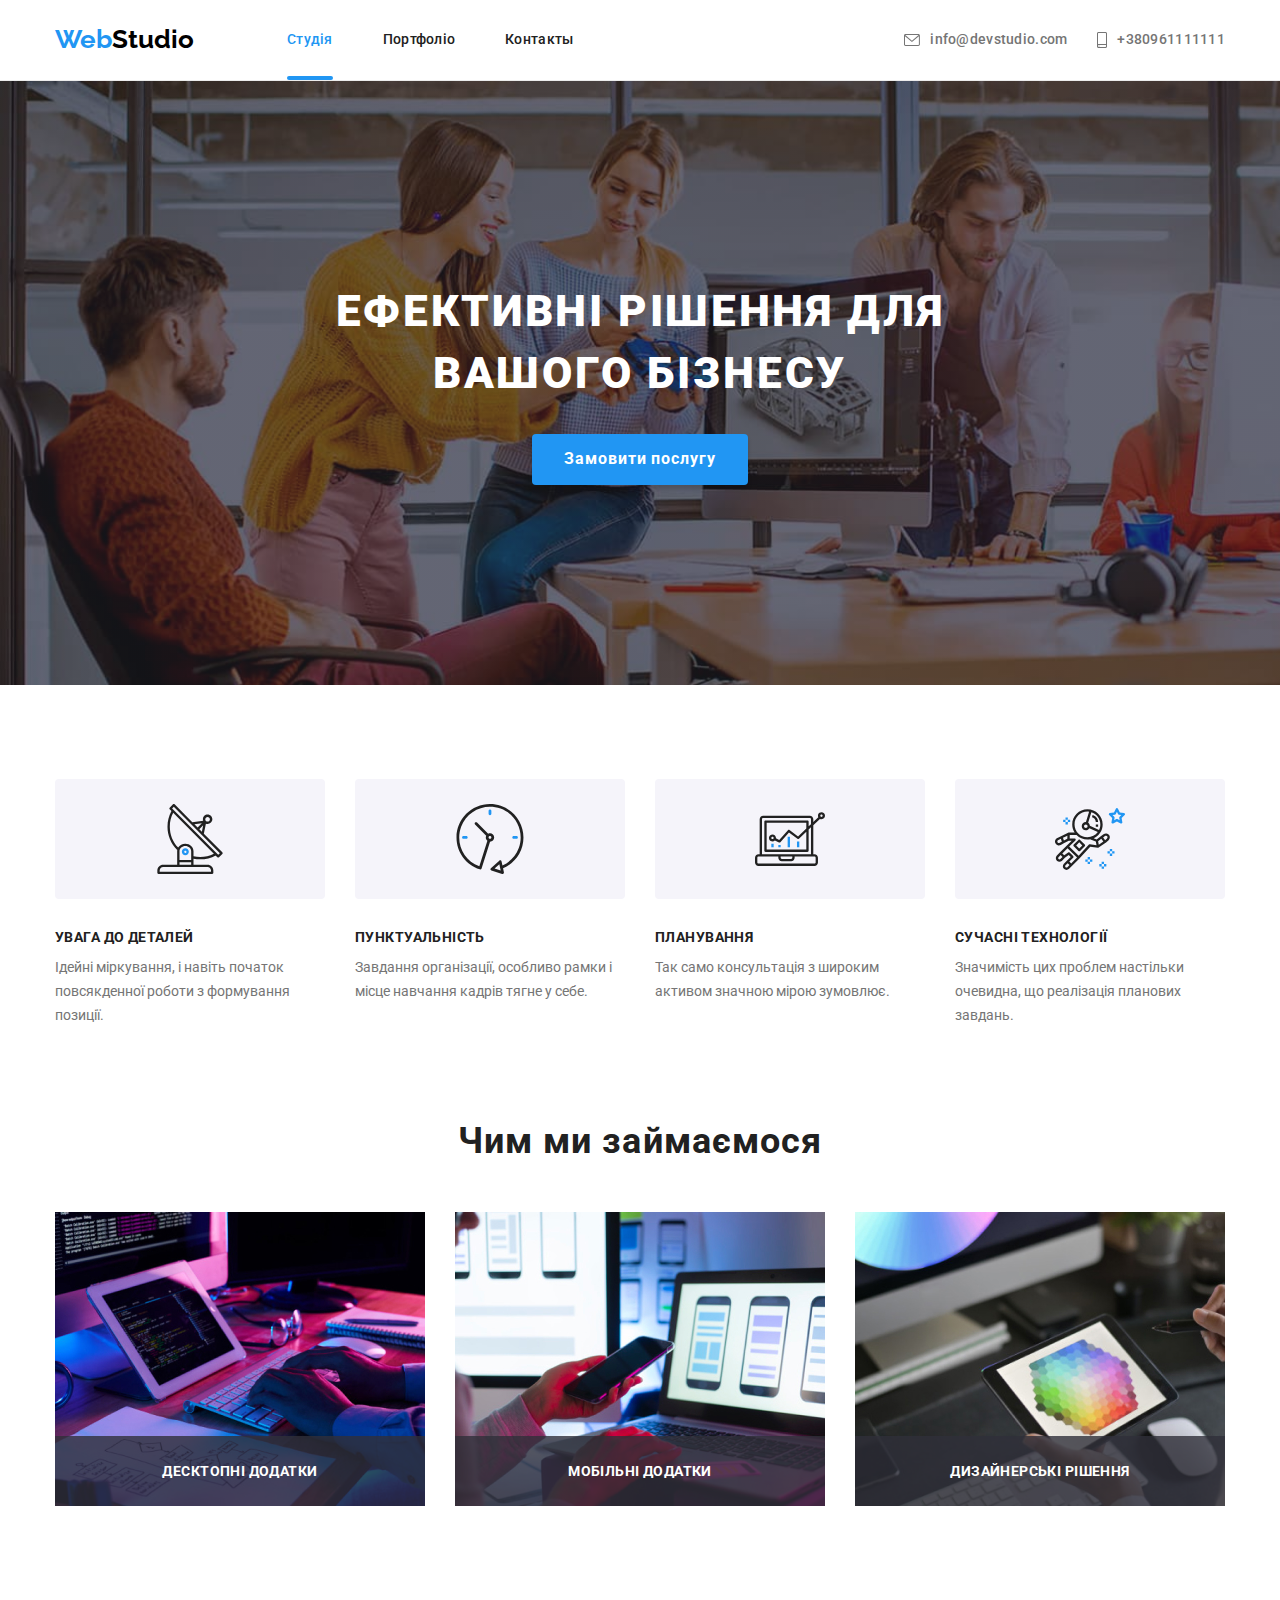
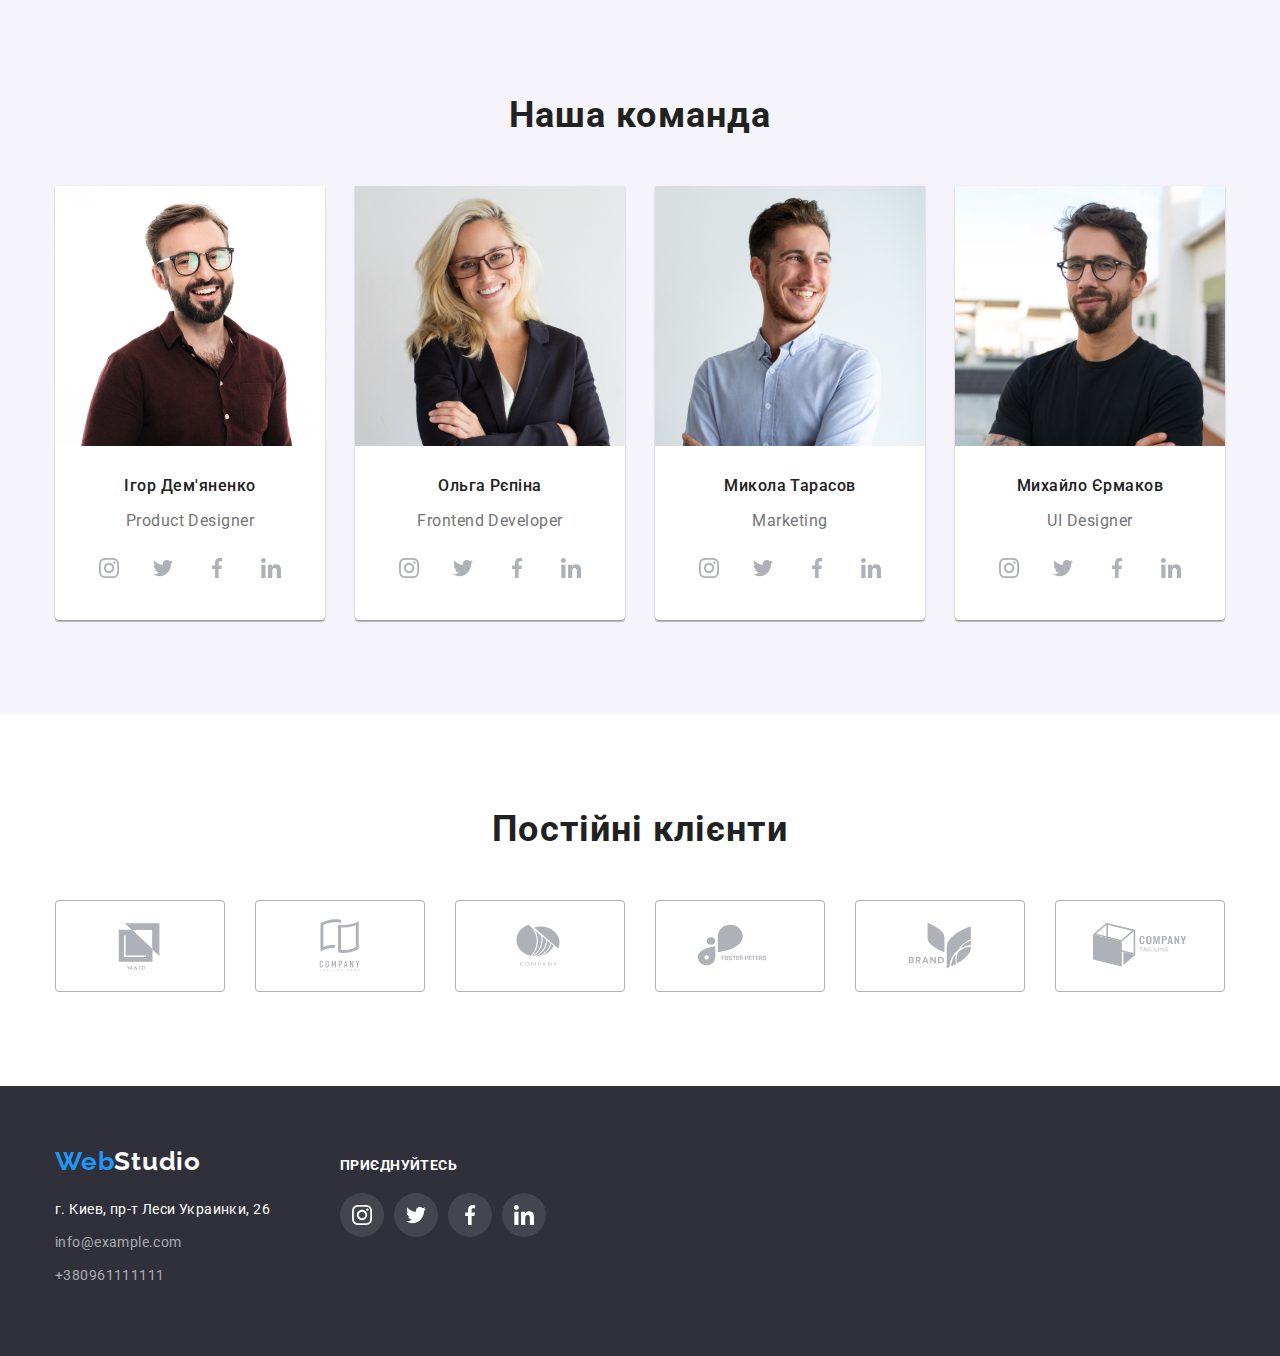
==== commit 5ff43c65: "ready" ====
--- a/index.html
+++ b/index.html
@@ -13,7 +13,7 @@
         rel="stylesheet" />
     <link rel="stylesheet"
         href="https://cdnjs.cloudflare.com/ajax/libs/modern-normalize/1.1.0/modern-normalize.min.css">
-        <link rel="stylesheet" href="https://cdnjs.cloudflare.com/ajax/libs/animate.css/4.1.1/animate.min.css" />
+    <link rel="stylesheet" href="https://cdnjs.cloudflare.com/ajax/libs/animate.css/4.1.1/animate.min.css" />
     <link rel="stylesheet" href="css/styles.css" />
 </head>
 
@@ -75,7 +75,7 @@
                                 </use>
                             </svg>
                         </div>
-                        <h3 class="benefits-item-titel">УВАГА ДО ДЕТАЛЕЙ</h3>
+                        <h3 class="benefits-item-titel">Увага до деталей</h3>
                         <p class="benefits-item-text">
                             Ідейні міркування, і навіть початок повсякденної роботи з
                             формування позиції.
@@ -88,7 +88,7 @@
                                 </use>
                             </svg>
                         </div>
-                        <h3 class="benefits-item-titel">ПУНКТУАЛЬНІСТЬ</h3>
+                        <h3 class="benefits-item-titel">Пунктуальність</h3>
                         <p class="benefits-item-text">
                             Завдання організації, особливо рамки і місце навчання кадрів тягне
                             у себе.
@@ -101,7 +101,7 @@
                                 </use>
                             </svg>
                         </div>
-                        <h3 class="benefits-item-titel">ПЛАНУВАННЯ</h3>
+                        <h3 class="benefits-item-titel">Планування</h3>
                         <p class="benefits-item-text">
                             Так само консультація з широким активом значною мірою зумовлює.
                         </p>
@@ -113,7 +113,7 @@
                                 </use>
                             </svg>
                         </div>
-                        <h3 class="benefits-item-titel">СУЧАСНІ ТЕХНОЛОГІЇ</h3>
+                        <h3 class="benefits-item-titel">Сучасні технології</h3>
                         <p class="benefits-item-text">
                             Значимість цих проблем настільки очевидна, що реалізація планових
                             завдань.
@@ -131,15 +131,21 @@
                 <ul class="what-we-do-list list">
                     <li class="what-we-do-item">
                         <img src="./images/photo-1.jpg" alt="фото1" width="370" />
-                        <p class="what-we-do-text">Десктопні додатки</p>
+                        <div class="what-we-do-text">
+                            <p class="what-we-do-txt">Десктопні додатки</p>
+                        </div>
                     </li>
                     <li class="what-we-do-item">
                         <img src="./images/photo-2.jpg" alt="фото2" width="370" />
-                        <p class="what-we-do-text">Мобільні додатки</p>
+                        <div class="what-we-do-text">
+                            <p class="what-we-do-txt">Мобільні додатки</p>
+                        </div>
                     </li>
                     <li class="what-we-do-item">
                         <img src="./images/photo-3.jpg" alt="фото3" width="370" />
-                        <p class="what-we-do-text">Дизайнерські рішення</p>
+                        <div class="what-we-do-text">
+                            <p class="what-we-do-txt">Дизайнерські рішення</p>
+                        </div>
                     </li>
                 </ul>
             </div>
@@ -396,60 +402,59 @@
                         <li class="footer-item">
                             <a href="tel:+380961111111" class="footer-tel">+380961111111</a>
                         </li>
-                        </ul>
-                        </address>
-                        </div>
-                        <div class="footer-soc">
-                            <p class="pre-footer-soc">приєднуйтесь</p>
-                            <ul class="footer-soc-list list">
-                                <li class="footer-soc-item">
-                                    <a href="" class="footer-soc-link link">
-                                        <svg class="footer-soc-icon" width="20" height="20">
-                                            <use href="./images/icons.svg#icon-instagram">
-                                            </use>
-                                        </svg>
-                                    </a>
-                                </li>
-                                <li class="footer-soc-iteam">
-                                    <a href="" class="footer-soc-link link">
-                                        <svg class="footer-soc-icon" width="20" height="20">
-                                            <use href="./images/icons.svg#icon-twitter">
-                                            </use>
-                                        </svg>
-                                    </a>
-                                </li>
-                                <li class="footer-soc-iteam">
-                                    <a href="" class="footer-soc-link link">
-                                        <svg class="footer-soc-icon" width="20" height="20">
-                                            <use href="./images/icons.svg#icon-facebook">
-                                            </use>
-                                        </svg>
-                                    </a>
-                                </li>
-                                <li class="footer-soc-iteam">
-                                    <a href="" class="footer-soc-link link">
-                                        <svg class="footer-soc-icon" width="20" height="20">
-                                            <use href="./images/icons.svg#icon-linkedin">
-                                            </use>
-                                        </svg>
-                                    </a>
-                                </li>
-                            </ul>
-                        </div>
-                        </div>
-                        </footer>
-                        <!--modal-->
-                        <div class="backdrop is-hidden" data-modal>
-                            <div class="modal">
-                                <button type="button" class="modal-close-bth" data-modal-close>
-                                    <svg class="close-modal-icon" width="18" height="18">
-                                        <use href="./images/icons.svg#icon-close-black">
-                                        </use>
-                                    </svg>
-                                </button>
-                            </div>
-                        </div>
-                        <script src="./js/modal.js"></script>
-                        </body>
-                        
-                        </html>+                    </ul>
+                </address>
+            </div>
+            <div class="footer-soc">
+                <p class="pre-footer-soc">приєднуйтесь</p>
+                <ul class="footer-soc-list list">
+                    <li class="footer-soc-item">
+                        <a href="" class="footer-soc-link link">
+                            <svg class="footer-soc-icon" width="20" height="20">
+                                <use href="./images/icons.svg#icon-instagram">
+                                </use>
+                            </svg>
+                        </a>
+                    </li>
+                    <li class="footer-soc-iteam">
+                        <a href="" class="footer-soc-link link">
+                            <svg class="footer-soc-icon" width="20" height="20">
+                                <use href="./images/icons.svg#icon-twitter">
+                                </use>
+                            </svg>
+                        </a>
+                    </li>
+                    <li class="footer-soc-iteam">
+                        <a href="" class="footer-soc-link link">
+                            <svg class="footer-soc-icon" width="20" height="20">
+                                <use href="./images/icons.svg#icon-facebook">
+                                </use>
+                            </svg>
+                        </a>
+                    </li>
+                    <li class="footer-soc-iteam">
+                        <a href="" class="footer-soc-link link">
+                            <svg class="footer-soc-icon" width="20" height="20">
+                                <use href="./images/icons.svg#icon-linkedin">
+                                </use>
+                            </svg>
+                        </a>
+                    </li>
+                </ul>
+            </div>
+        </div>
+    </footer>
+    <!--modal-->
+    <div class="backdrop is-hidden" data-modal>
+        <div class="modal">
+            <button type="button" class="modal-close-bth" data-modal-close>
+                <svg class="close-modal-icon" width="11" height="11">
+                    <use href="./images/icons.svg#icon-close-icon">
+                    </use>
+                </svg>
+            </button>
+        </div>
+    </div>
+    <script src="./js/modal.js"></script>
+</body>
+</html>--- a/css/styles.css
+++ b/css/styles.css
@@ -200,7 +200,6 @@
   line-height: 1.4;
   letter-spacing: 0.06em;
   text-transform: uppercase;
-  text-align: center;
   margin-top: 0;
   margin-bottom: 30px;
   color: var(--primary-white-color);
@@ -219,19 +218,21 @@
   font-size: 16px;
   line-height: 1.9;
   letter-spacing: 0.06em;
-  text-align: center;
   padding: 10px 32px;
-  margin-left: auto;
-  margin-right: auto;
-  min-width: 216px;
   color: var(--primary-white-color);
   background-color: var(--bth-color);
+  cursor: pointer;
+  border: none;
+  border-radius: 4px;
   box-shadow: 0px 4px 4px rgba(0, 0, 0, 0.15);
+  transition-property: background-color;
+  transition-duration: 250ms;
+  transition-timing-function: cubic-bezier(0.4, 0, 0.2, 1);
 }
 
 .hero-btn:hover,
 .hero-btn:focus {
-  background-color: var(--accent-text-color);
+  background-color: #188CE8;
 }
 
 /*-----button-portfolio-----*/
@@ -257,6 +258,9 @@
   border: none;
   color: var(--primary-text-color);
   background-color: #F5F4FA;
+  transition-property: background-color;
+  transition-duration: 250ms;
+  transition-timing-function: cubic-bezier(0.4, 0, 0.2, 1);
 }
 
 .btn-item:not(:last-child) {
@@ -297,6 +301,9 @@
   flex-basis: calc((100%-60px))/3;
   background: var(--primary-white-color);
   gap: 30px;
+  transition-property: transform;
+    transition-duration: 250ms;
+    transition-timing-function: cubic-bezier(0.4, 0, 0.2, 1);
 }
 .gallery-item:hover,
 .gallery-item:focus {
@@ -317,8 +324,8 @@
   border-top: none;
 }
 
-.gallery-item:hover .gallery-wrap{
-  transform: translateY(100%);
+.gallery-item:hover .text-card{
+  transform: translateY(-100%);
 }
 
 .gallery-wrap {
@@ -328,29 +335,24 @@
 
 .text-card {
   position: absolute;
-  padding: 63px 24px;
-  font-weight: 400;
+  padding: 0px 24px;
+  background-color: rgba(33, 150, 243, 0.9);
+  display: flex;
+  width: 100%;
+  height: 100%;
+  align-items: center;
+  transition-property: transform;
+  transition-duration: 250ms;
+  transition-timing-function: cubic-bezier(0.4, 0, 0.2, 1);
+}
+
+.text-card-txt {
   font-size: 18px;
   line-height: calc(28/18);
   letter-spacing: 0.03em;
-  top: 0;
-  left: 0;
+  margin: 0;
   color: var(--primary-white-color);
-  background-color: rgba(33, 150, 243, 0.9);
-  height: 100%;
-  transform: translateY(100%);
-  transition: transform 250ms;
-  overflow: auto;
-}
-
-
-
-
-
-
-
-
-
+}
 
 /*-----benefits-- */
 
@@ -404,7 +406,7 @@
 }
 
 
-/*---What we do--*/
+/*---What-we-do--*/
 
 .what-we-do-section {
   padding-top: 0;
@@ -432,26 +434,30 @@
   margin-right: 30px;
 }
 
-.what-we-do-text{
-position: absolute;
-font-weight: 700;
-font-size: 14px;
-line-height: calc(16.41/14);
-text-align: center;
-width: 100%;
-letter-spacing: 0.03em;
-text-transform: uppercase;
-left: 50%;
-transform: translate(-50%, -50%);
-color: var(--primary-white-color);
-background-color:rgba(47, 48, 58, 0.8);;
-padding-top: 27px;
-padding-bottom: 27px;
-}
-
-
-
-
+.what-we-do-item{
+  position: relative;
+}
+
+.what-we-do-text {
+  position: absolute;
+  display: flex;
+  justify-content: center;
+  align-items: center;
+  width: 100%;
+  height: 70px;
+  bottom: 0px;
+  background-color: rgba(47, 48, 58, 0.8);
+}
+
+.what-we-do-txt {
+  font-weight: 700;
+  font-size: 14px;
+  line-height: calc(16.41/14);
+  letter-spacing: 0.03em;
+  text-transform: uppercase;
+  color: var(--primary-white-color);
+  margin: 0;
+}
 
 /*---------Team----------*/
 
@@ -516,7 +522,6 @@
   gap: 10px;
 }
 
-
 .team-soc-link {
   width: 44px;
   height: 44px;
@@ -525,6 +530,9 @@
   display: flex;
   align-items: center;
   justify-content: center;
+  transition-property: background-color;
+    transition-duration: 250ms;
+    transition-timing-function: cubic-bezier(0.4, 0, 0.2, 1);
 }
 
 .team-soc-icon {
@@ -553,7 +561,6 @@
   margin-bottom: 50px;
   color: var(--primary-text-color);
 }
-
 
 .clients-link {
   width: 170px;
@@ -565,6 +572,9 @@
   justify-content: center;
   align-items: center;
   box-sizing: border-box;
+  transition-property: border;
+    transition-duration: 250ms;
+    transition-timing-function: cubic-bezier(0.4, 0, 0.2, 1);
 
 }
 
@@ -584,7 +594,6 @@
 .clients-link:hover,
 .clients-link:focus {
   border: 1px solid #2196F3;
-
 }
 
 .clients-link:hover .client-icon,
@@ -681,6 +690,9 @@
   display: flex;
   align-items: center;
   justify-content: center;
+  transition-property: background-color;
+    transition-duration: 250ms;
+    transition-timing-function: cubic-bezier(0.4, 0, 0.2, 1);
 }
 
 .footer-soc-icon {
@@ -696,6 +708,7 @@
 .footer-soc-link:focus .footer-soc-icon {
   fill: var(--primary-white-color);
 }
+
 .backdrop {
   position: fixed;
   top: 0;
@@ -708,16 +721,16 @@
 .backdrop.is-hidden .modal {
   transform: translate(-50%, 0) scale(0);
 }
+
 .modal {
   position: absolute;
   width: 528px;
-    height: 581px;
-    top: 50%;
-      left: 50%;
-      transform: translate(-50%, -50%) scale(1);
+  height: 581px;
+  top: 50%;
+  left: 50%;
+  transform: translate(-50%, -50%) scale(1);
   background-color: var(--primary-white-color);
- 
-  box-shadow: 0px 1px 3px rgba(0, 0, 0, 0.12), 0px 1px 1px rgba(0, 0, 0, 0.14), 0px 2px 1px rgba(0, 0, 0, 0.2);
+ box-shadow: 0px 1px 3px rgba(0, 0, 0, 0.12), 0px 1px 1px rgba(0, 0, 0, 0.14), 0px 2px 1px rgba(0, 0, 0, 0.2);
   border-radius: 4px;
   transition: transform 250ms cubic-bezier(0.4, 0, 0.2, 1);
 }
@@ -732,9 +745,9 @@
   align-items: center;
   justify-content: center;
   border: 1px solid rgba(0, 0, 0, 0.1);
-  color:#000000 ;
   border-radius: 50%;
   background-color: var(--primary-white-color);
+  padding: 0;
 }
 
 
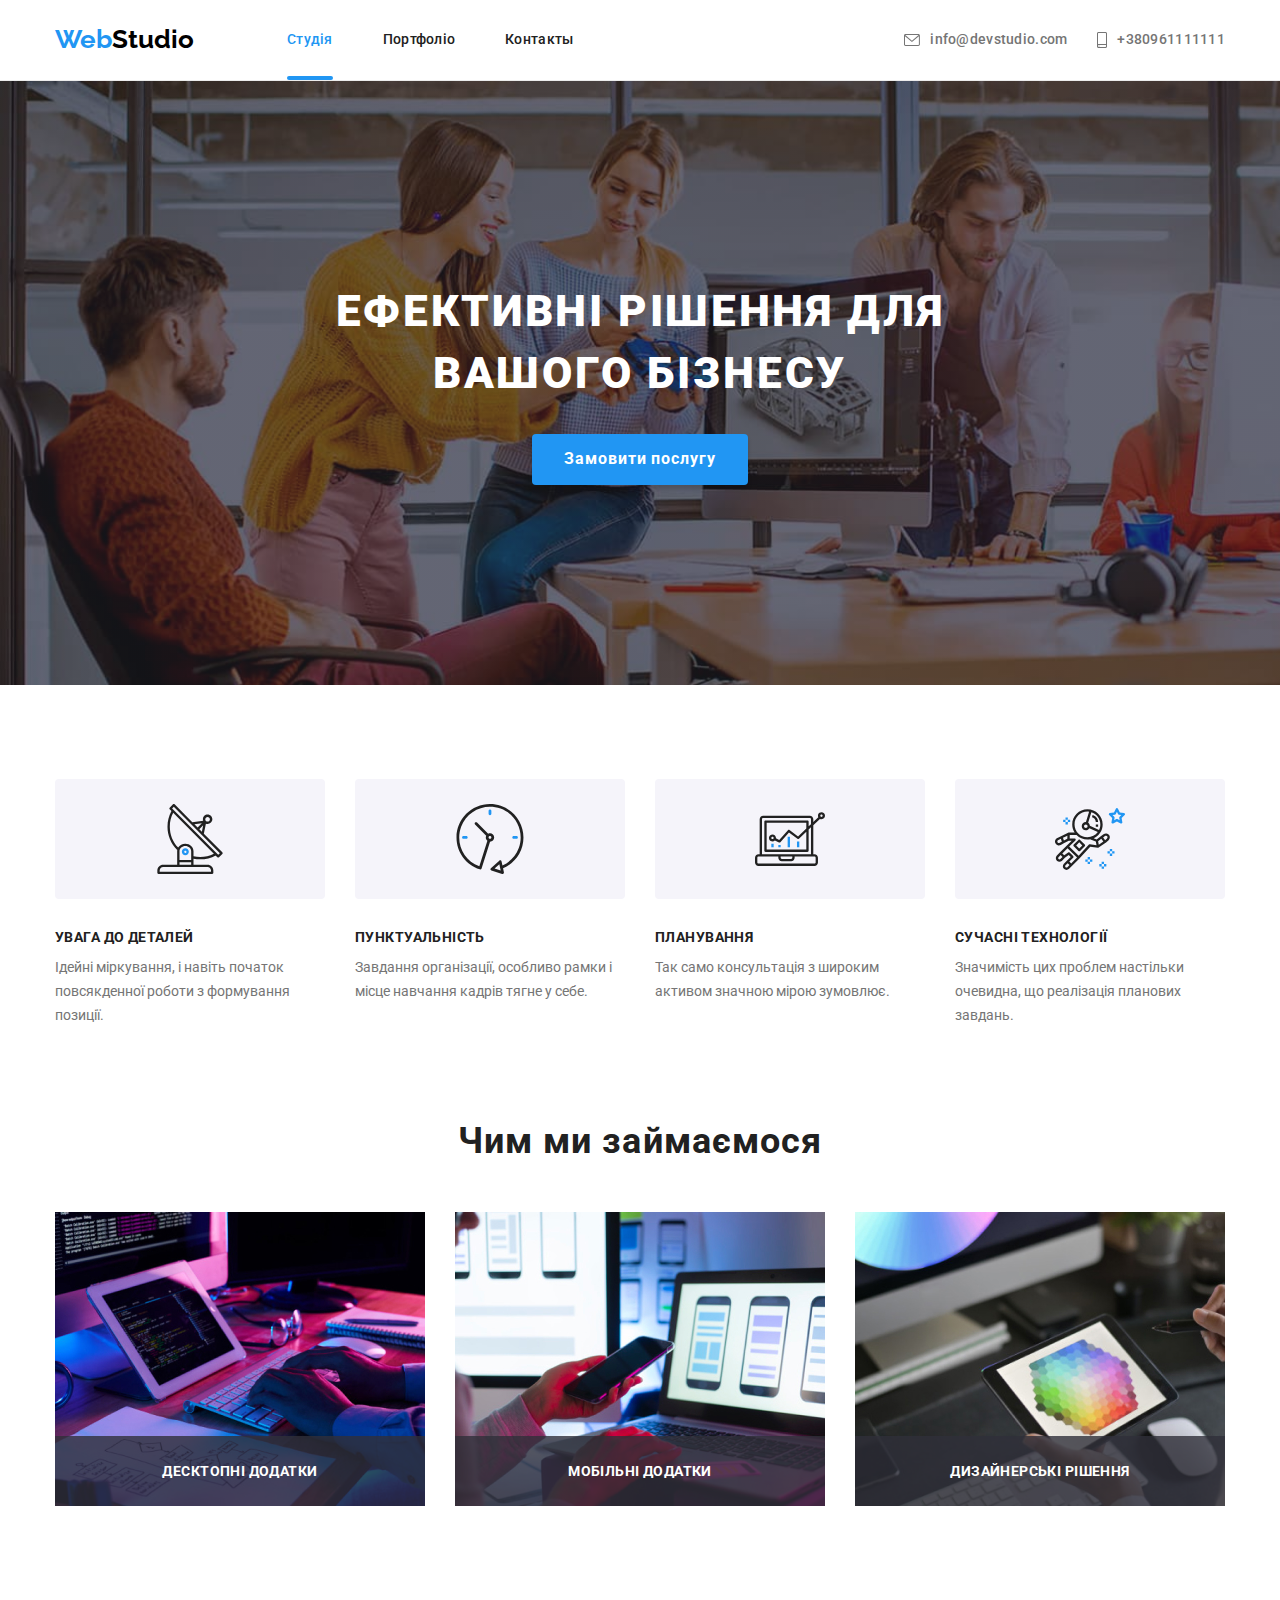
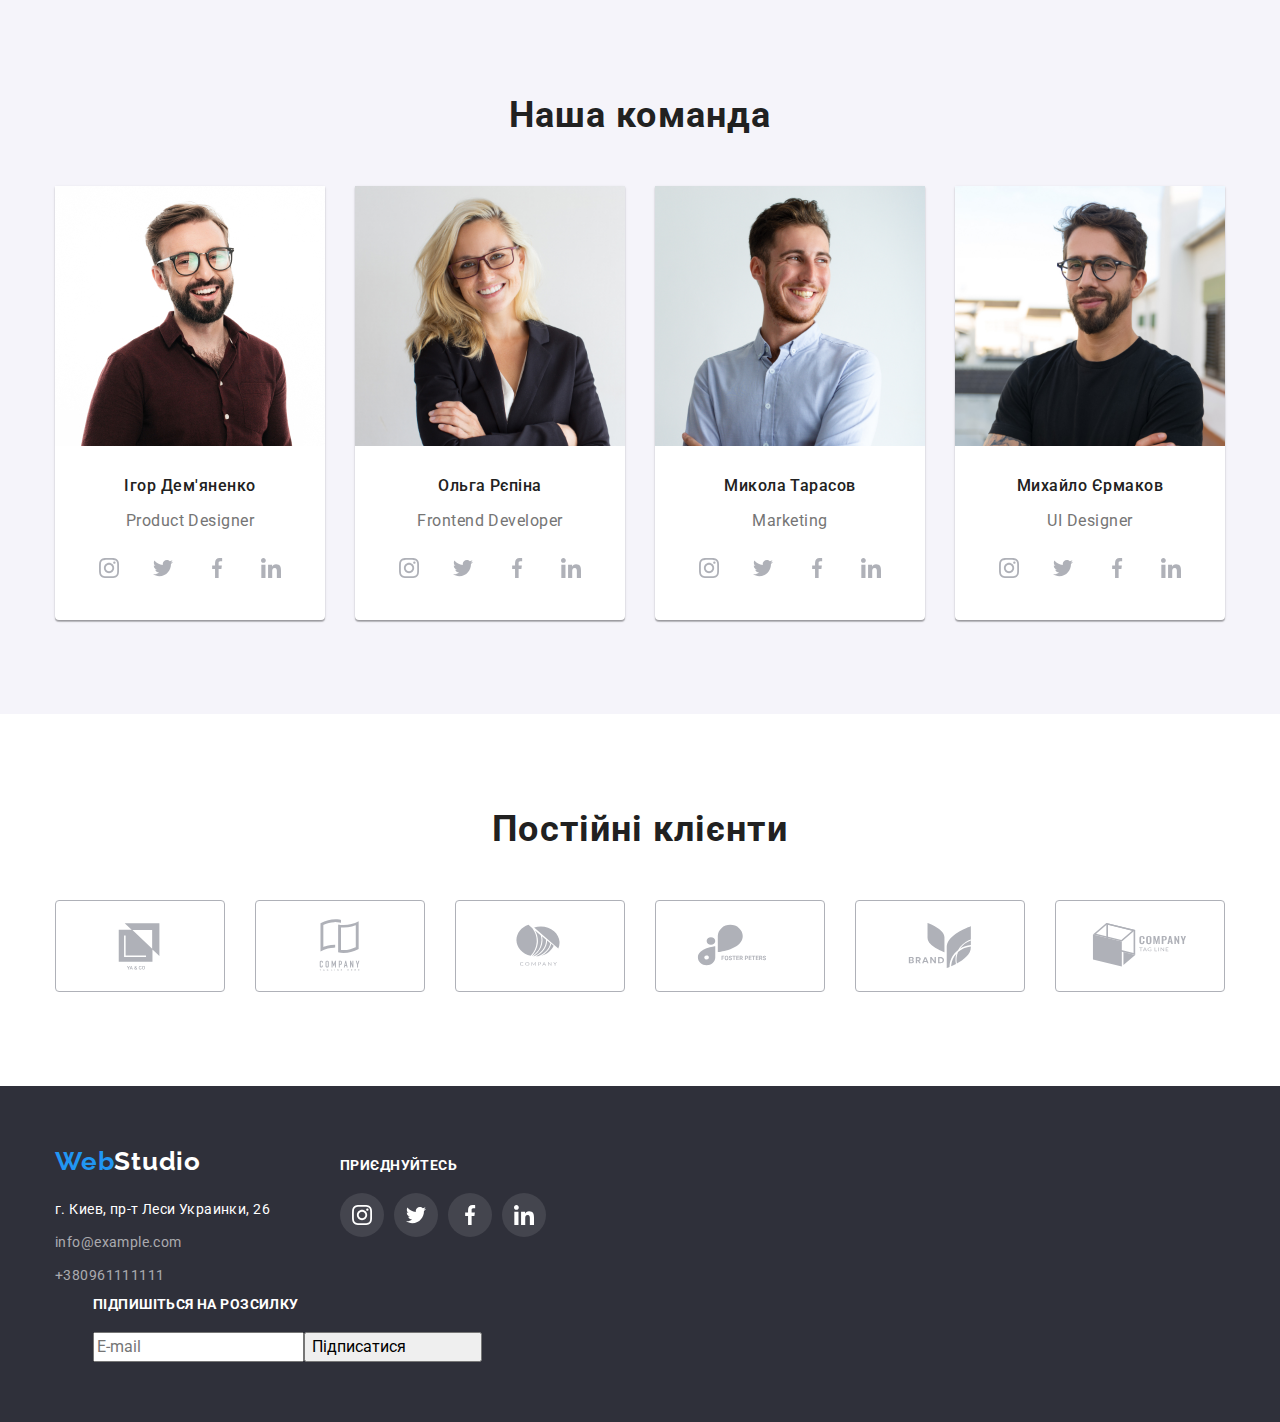
==== commit d72cffee: "ready" ====
--- a/index.html
+++ b/index.html
@@ -441,20 +441,84 @@
                         </a>
                     </li>
                 </ul>
-            </div>
-        </div>
-    </footer>
-    <!--modal-->
-    <div class="backdrop is-hidden" data-modal>
-        <div class="modal">
-            <button type="button" class="modal-close-bth" data-modal-close>
-                <svg class="close-modal-icon" width="11" height="11">
-                    <use href="./images/icons.svg#icon-close-icon">
-                    </use>
-                </svg>
-            </button>
-        </div>
-    </div>
-    <script src="./js/modal.js"></script>
-</body>
-</html>+                </div>
+                </div>
+                <div class="footer-singup">
+                    <p class="footer-singup-team">Підпишіться на розсилку</p>
+                    <form class="footer-form">
+                        <input type="text" 
+                        class="footer-singup-input"
+                        placeholder="E-mail"
+                        name="email"
+                        id="email">
+                        <button class="footer-singup-btn">
+                            Підписатися
+                        <svg class="footer-singup-btn-icon" width="24" height="24">
+                            <use href="./images/icons.svg#icon-icon-send"></use>
+                            </svg>
+                        </button>
+                    </div>
+                </div>
+                </footer>
+                <!--modal-->
+                <div class="backdrop is-hidden" data-modal>
+                    <div class="modal">
+                        <button type="button" class="modal-close-bth" data-modal-close>
+                            <svg class="close-modal-icon" width="11" height="11">
+                                <use href="./images/icons.svg#icon-close-icon">
+                                </use>
+                            </svg>
+                        </button>
+                        <p class="modal-title">Залиште свої дані, ми вам передзвонимо</p>
+                        <form class="modal-form">
+                            <div class="input-field">
+                                <label class="input-title">Ім'я</label>
+                                <div class="input-wrap">
+                                    <input type="text" class="form-input" name="user-name" required id="user-name" />
+                                    <svg class="input-icon" width="18" height="18">
+                                        <use href="./images/icons.svg#icon-person-black"></use>
+                                    </svg>
+                                </div>
+                            </div>
+                            <div class="input-field">
+                                <label class="input-title">Телефон</label>
+                                <div class="input-wrap">
+                                    <input type="phone" class="form-input" name="user-phone" required value="" />
+                                    <svg class="input-icon" width="18" height="18">
+                                        <use href="./images/icons.svg#icon-phone-black"></use>
+                                    </svg>
+                                </div>
+                            </div>
+                            <div class="input-field">
+                                <label class="input-title">Пошта</label>
+                                <div class="input-wrap">
+                                    <input type="email" class="form-input" name="user-email" required />
+                                    <svg class="input-icon" width="18" height="18">
+                                        <use href="./images/icons.svg#icon-email-black"></use>
+                                    </svg>
+                                </div>
+                            </div>
+                            <div class="input-field">
+                                <label for="user-comment" class="input-title">Коментар</label>
+                                <textarea name="user-comments" id="user-text" class="modal-comment" placeholder="Введіть текст"></textarea>
+                            </div>
+                            <div class="checkbox">
+                                <label class="modal-checkbox" for="checkbox">
+                                    <input type="checkbox" name="policy" value="true" class="checkbox-input visually-hidden" id="user-policy" />
+                                    <span class="span-checkbox">
+                                        <svg class="checkbox-icon" width="16" height="15">
+                                            <use href="./images/icons.svg#icon-check"></use>
+                                        </svg>
+                                    </span>
+                                    Погоджуюся з розсилкою та приймаю
+                                    <a class="link-checkbox" href="#">Умови договору</a>
+                                    </label>
+                            </div>
+                            <button class="form-button" type="submit">Відправити</button>
+                        </form>
+                    </div>
+                </div>
+                <script src="./js/modal.js"></script>
+                </body>
+                
+                </html>--- a/css/styles.css
+++ b/css/styles.css
@@ -147,6 +147,9 @@
   line-height: 1.14;
   letter-spacing: 0.02em;
   color: var(--title-text-color);
+  transition-property: color;
+  transition-duration: 250ms;
+  transition-timing-function: cubic-bezier(0.4, 0, 0.2, 1);
 }
 
 .contact-item-icon {
@@ -161,12 +164,12 @@
   color: #2196F3;
 }
 
-.current{
+.current {
   color: var(--accent-text-color);
   position: relative;
 }
 
-.current::after{
+.current::after {
   position: absolute;
   left: 0;
   bottom: 0;
@@ -176,7 +179,6 @@
   height: 4px;
   border-radius: 2px;
   background: var(--accent-text-color)
-
 }
 
 /*------- hero------------------*/
@@ -258,9 +260,8 @@
   border: none;
   color: var(--primary-text-color);
   background-color: #F5F4FA;
-  transition-property: background-color;
-  transition-duration: 250ms;
-  transition-timing-function: cubic-bezier(0.4, 0, 0.2, 1);
+  transition: background-color 250ms cubic-bezier(0.4, 0, 0.2, 1),
+    color 250ms cubic-bezier(0.4, 0, 0.2, 1), box-shadow 250ms cubic-bezier(0.4, 0, 0.2, 1);
 }
 
 .btn-item:not(:last-child) {
@@ -301,10 +302,11 @@
   flex-basis: calc((100%-60px))/3;
   background: var(--primary-white-color);
   gap: 30px;
-  transition-property: transform;
-    transition-duration: 250ms;
-    transition-timing-function: cubic-bezier(0.4, 0, 0.2, 1);
-}
+  transition-property: box-shadow;
+  transition-duration: 250ms;
+  transition-timing-function: cubic-bezier(0.4, 0, 0.2, 1);
+}
+
 .gallery-item:hover,
 .gallery-item:focus {
   box-shadow: 0px 1px 1px rgba(0, 0, 0, 0.12),
@@ -324,7 +326,7 @@
   border-top: none;
 }
 
-.gallery-item:hover .text-card{
+.gallery-item:hover .text-card {
   transform: translateY(-100%);
 }
 
@@ -341,6 +343,7 @@
   width: 100%;
   height: 100%;
   align-items: center;
+  transform: translateY(100%);
   transition-property: transform;
   transition-duration: 250ms;
   transition-timing-function: cubic-bezier(0.4, 0, 0.2, 1);
@@ -434,7 +437,7 @@
   margin-right: 30px;
 }
 
-.what-we-do-item{
+.what-we-do-item {
   position: relative;
 }
 
@@ -531,12 +534,15 @@
   align-items: center;
   justify-content: center;
   transition-property: background-color;
-    transition-duration: 250ms;
-    transition-timing-function: cubic-bezier(0.4, 0, 0.2, 1);
+  transition-duration: 250ms;
+  transition-timing-function: cubic-bezier(0.4, 0, 0.2, 1);
 }
 
 .team-soc-icon {
   fill: #AFB1B8;
+  transition-property: fill;
+  transition-duration: 250ms;
+  transition-timing-function: cubic-bezier(0.4, 0, 0.2, 1);
 }
 
 .team-soc-link:hover,
@@ -563,19 +569,16 @@
 }
 
 .clients-link {
+  display: flex;
   width: 170px;
   height: 92px;
   color: #AFB1B8;
   border: 1px solid #AFB1B8;
   border-radius: 4px;
-  display: flex;
   justify-content: center;
   align-items: center;
   box-sizing: border-box;
-  transition-property: border;
-    transition-duration: 250ms;
-    transition-timing-function: cubic-bezier(0.4, 0, 0.2, 1);
-
+  transition: color 250ms cubic-bezier(0.4, 0, 0.2, 1), border 250ms cubic-bezier(0.4, 0, 0.2, 1);
 }
 
 .clients-list {
@@ -589,10 +592,14 @@
 
 .client-icon {
   fill: #AFB1B8;
+  transition-property: fill;
+  transition-duration: 250ms;
+  transition-timing-function: cubic-bezier(0.4, 0, 0.2, 1);
 }
 
 .clients-link:hover,
 .clients-link:focus {
+  color: var(--bth-color);
   border: 1px solid #2196F3;
 }
 
@@ -691,12 +698,15 @@
   align-items: center;
   justify-content: center;
   transition-property: background-color;
-    transition-duration: 250ms;
-    transition-timing-function: cubic-bezier(0.4, 0, 0.2, 1);
+  transition-duration: 250ms;
+  transition-timing-function: cubic-bezier(0.4, 0, 0.2, 1);
 }
 
 .footer-soc-icon {
   fill: var(--primary-white-color);
+  transition-property: fill;
+  transition-duration: 250ms;
+  transition-timing-function: cubic-bezier(0.4, 0, 0.2, 1);
 }
 
 .footer-soc-link:hover,
@@ -708,6 +718,49 @@
 .footer-soc-link:focus .footer-soc-icon {
   fill: var(--primary-white-color);
 }
+
+.footer-singup {
+  margin-left: 93px;
+}
+
+.footer-singup-team {
+  margin-bottom: 20px;
+  margin-top: 0;
+  font-weight: 700;
+  font-size: 14px;
+  line-height: calc(16/14);
+  letter-spacing: 0.03em;
+  text-transform: uppercase;
+  color: var(--primary-white-color);
+}
+
+
+.footer-form{
+  display: flex;
+}
+
+.footer-singup-btn{
+  display: flex;
+  align-items: center;
+}
+
+.footer-singup-btn-icon {
+  margin-left: 12px;
+  padding-top: 10px;
+  padding-bottom: 10px;
+  padding-left: 28px;
+  padding-right: 28px;
+  display: flex;
+  align-items: center;
+  font-weight: 700;
+  font-size: 16px;
+  line-height: 1.88;
+  text-align: center;
+  letter-spacing: 0.06em;
+  color: var(--primary-white-color);
+}
+
+
 
 .backdrop {
   position: fixed;
@@ -715,24 +768,37 @@
   height: 100%;
   width: 100%;
   background: rgba(0, 0, 0, 0.2);
-  transition: opacity 250ms cubic-bezier(0.4, 0, 0.2, 1), visibility cubic-bezier(0.4, 0, 0.2, 1);
+  opacity: 1;
+  visibility: visible;
+  transition: opacity 250ms cubic-bezier(0.4, 0, 0.2, 1),
+  visibility cubic-bezier(0.4, 0, 0.2, 1) 250ms;
 }
 
 .backdrop.is-hidden .modal {
-  transform: translate(-50%, 0) scale(0);
+  transform: translate(-50%, -50%) scale(0, 5);
 }
 
 .modal {
   position: absolute;
   width: 528px;
   height: 581px;
+  background-color: var(--primary-white-color);
+  border-radius: 4px;
   top: 50%;
   left: 50%;
+  box-shadow: 0px 1px 3px rgba(0, 0, 0, 0.12), 0px 1px 1px rgba(0, 0, 0, 0.14), 0px 2px 1px rgba(0, 0, 0, 0.2);
   transform: translate(-50%, -50%) scale(1);
-  background-color: var(--primary-white-color);
- box-shadow: 0px 1px 3px rgba(0, 0, 0, 0.12), 0px 1px 1px rgba(0, 0, 0, 0.14), 0px 2px 1px rgba(0, 0, 0, 0.2);
-  border-radius: 4px;
   transition: transform 250ms cubic-bezier(0.4, 0, 0.2, 1);
+  padding: 40px;
+}
+
+.modal-title{
+font-size: 20px;
+font-weight: 700;
+margin-bottom: 12px;
+text-align: center;
+  letter-spacing: 0.03em;
+  color: var(--primary-text-color);
 }
 
 .modal-close-bth {
@@ -750,9 +816,127 @@
   padding: 0;
 }
 
-
 .is-hidden {
   opacity: 0;
   visibility: hidden;
   pointer-events: none;
+}
+
+.input-wrap{
+  position: relative;
+}
+
+.input-fiel {
+  margin-bottom: 10px;
+}
+
+.input-title {
+  font-weight: 400;
+  font-size: 12px;
+  line-height: calc(14/12);
+  letter-spacing: 0.01em;
+  color: var(--title-text-color);
+  margin-bottom: 4px;
+
+}
+
+.form-input:hover,
+.form-input:after {
+  border-color: var(--accent-text-color);
+}
+
+.form-input {
+  box-sizing: border-box;
+  font-weight: 400;
+  width: 100%;
+  height: 40px;
+  padding-left: 40px;
+  border: 1px solid rgba(33, 33, 33, 0.2);
+  border-radius: 4px;
+  transition: border-color 250ms cubic-bezier(0.4, 0, 0.2, 1);
+  outline: transparent;
+  padding-left: 42px;
+  
+}
+
+.form-input::placeholder {
+  font-size: 14px;
+  color: var(--primary-text-color);
+}
+
+.input-icon {
+  position: absolute;
+  left: 15px;
+  top: 50%;
+  transform: translateY(-50%);
+}
+
+.form-input:focus {
+  outline-color: var(--accent-text-color);
+}
+.form-input:focus + .input-icon {
+  fill: var(--accent-text-color);
+}
+
+
+
+.checkbox {
+  margin-left: 0;
+  margin-bottom: 30px;
+}
+
+.modal-checkbox {
+  display: inline-block;
+  position: relative;
+  font-weight: 400;
+  font-size: 14px;
+  line-height: calc(24/14);
+  letter-spacing: 0.03em;
+  color: var(--title-text-color);
+}
+
+.span-checkbox {
+  width: 16px;
+  height: 15px;
+  border: 2px solid var(--primary-white-color);
+  border-radius: 2px;
+  margin-right: 7px;
+  display: flex;
+  align-items: center;
+  justify-content: center;
+}
+
+
+
+.link-checkbox {
+  display: flex;
+  font-family: inherit;
+  font-style: normal;
+  font-weight: 400;
+  font-size: 14px;
+  line-height: calc(24/14);
+  letter-spacing: 0.03em;
+  color: var(--accent-text-color);
+}
+
+.checkbox-icon{
+  display: flex;
+  align-items: center;
+  transition: background-color 250ms cubic-bezier(0.4, 0, 0.2, 1);
+}
+
+.link-checkbox {
+  text-decoration: underline;
+  color: rgba(33, 150, 243, 1);
+}
+
+.checkbox-input:checked + .modal-checkbox{
+  background-color: bt;
+}
+
+
+
+.subscribe-svg {
+  fill: currentColor;
+  margin-left: 10px;
 }